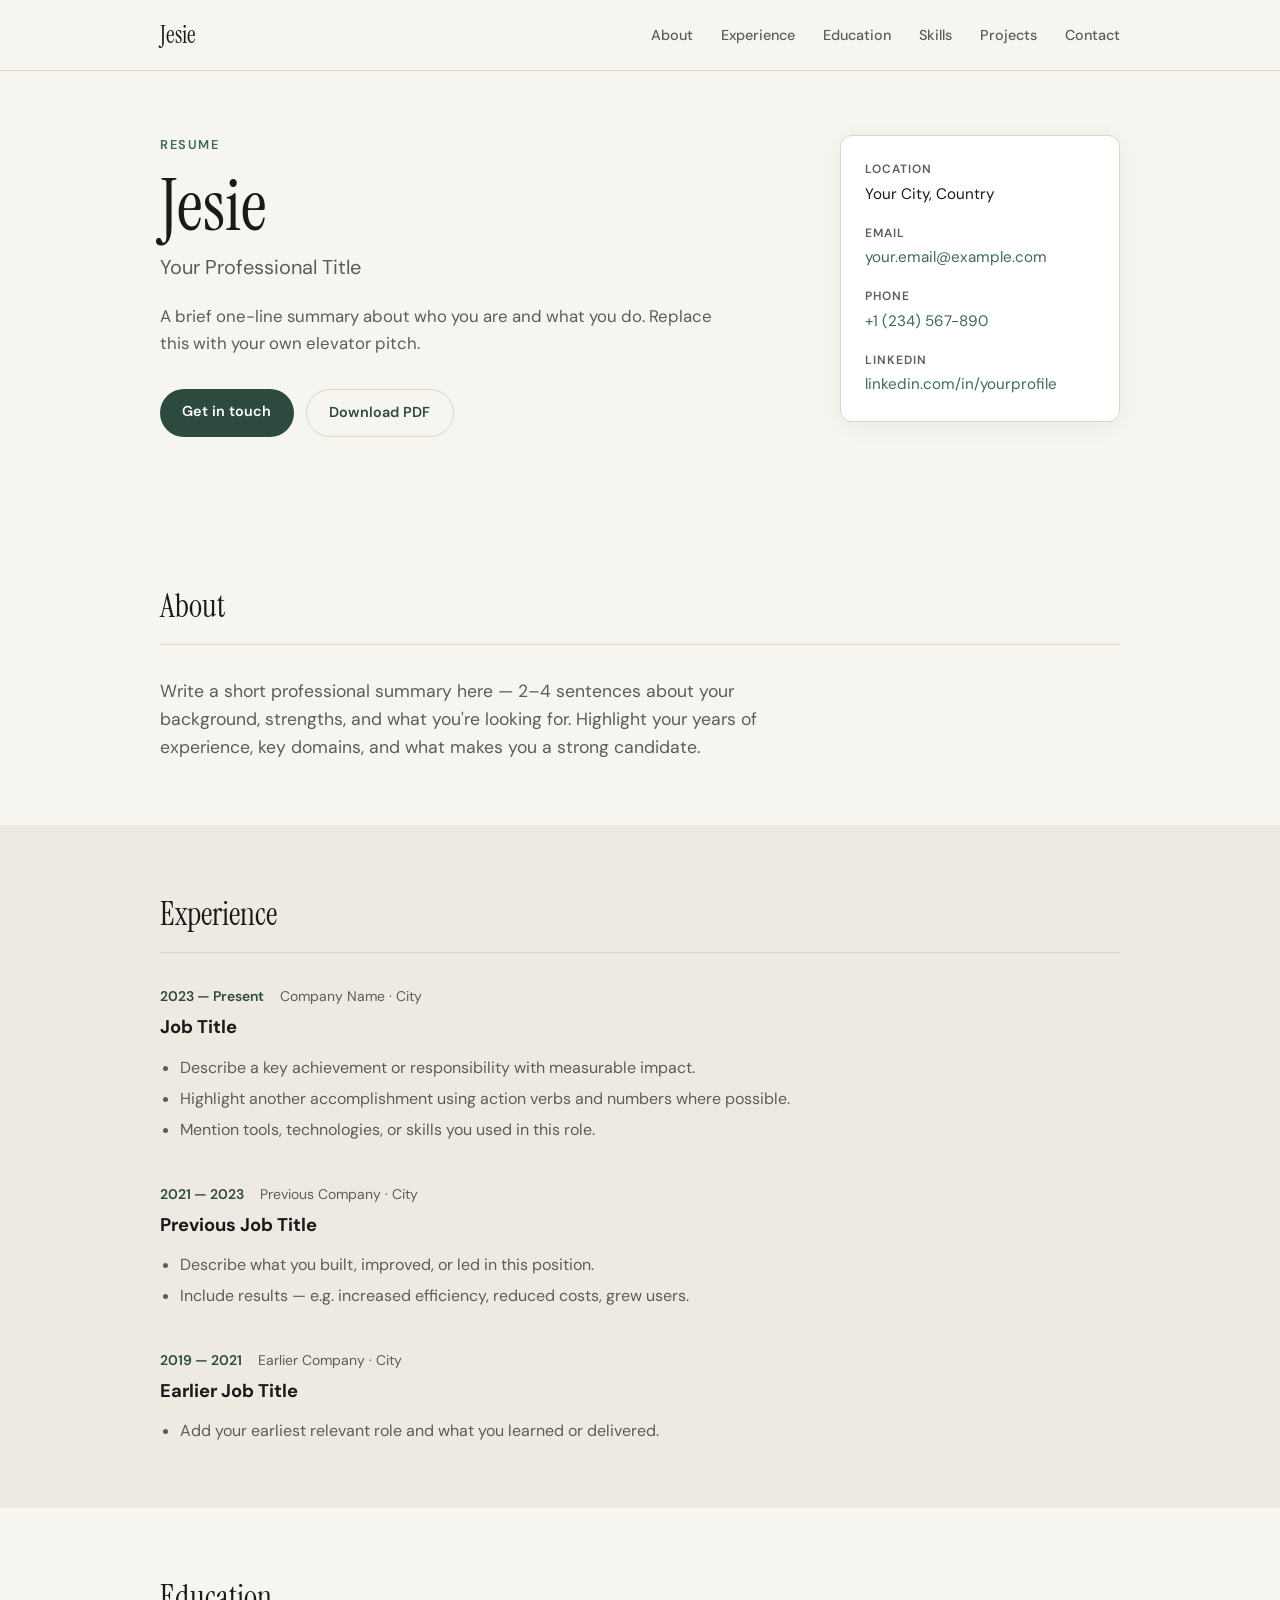
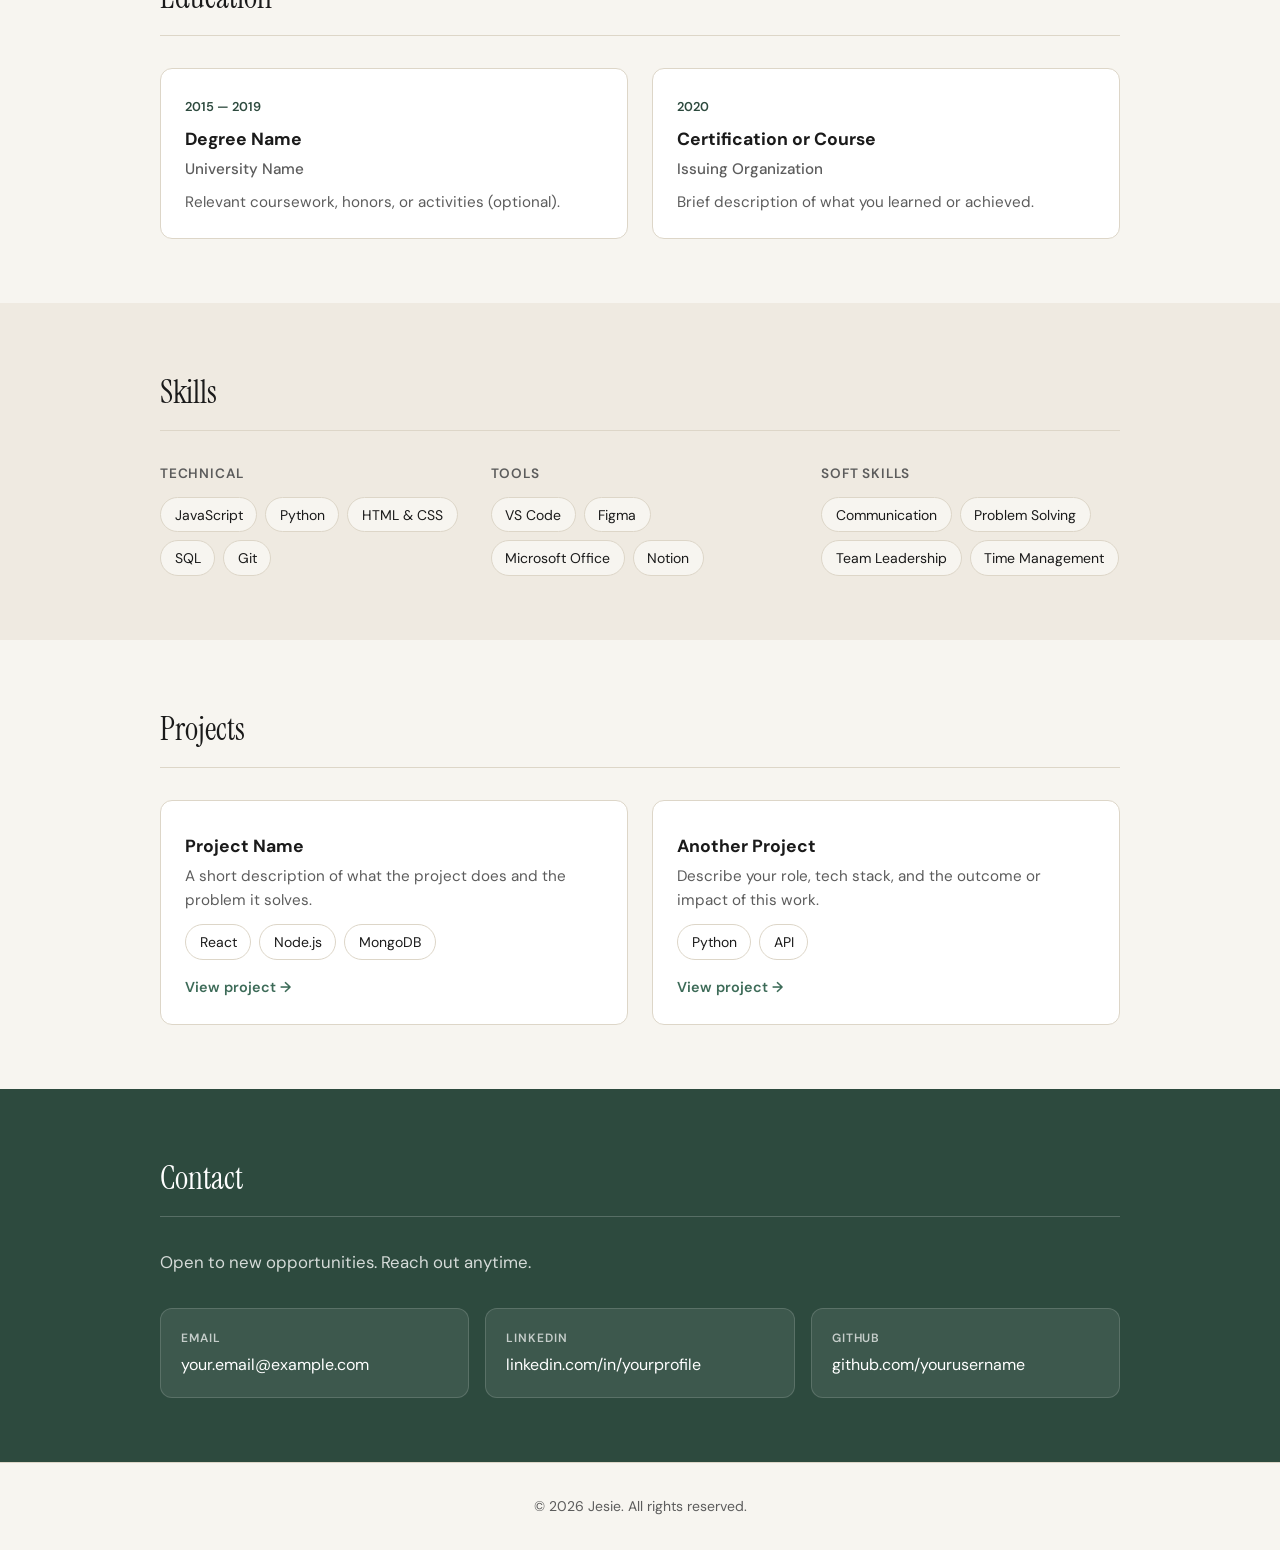
==== index.html @ 09b4b454 "Original code" ====
<!DOCTYPE html>
<html lang="en">
<head>
  <meta charset="UTF-8">
  <meta name="viewport" content="width=device-width, initial-scale=1.0">
  <meta name="description" content="Jesie — Professional resume and portfolio">
  <title>Jesie | Resume</title>
  <link rel="preconnect" href="https://fonts.googleapis.com">
  <link rel="preconnect" href="https://fonts.gstatic.com" crossorigin>
  <link href="https://fonts.googleapis.com/css2?family=DM+Sans:ital,opsz,wght@0,9..40,400;0,9..40,500;0,9..40,600;0,9..40,700;1,9..40,400&family=Instrument+Serif:ital@0;1&display=swap" rel="stylesheet">
  <link rel="stylesheet" href="styles.css">
</head>
<body>
  <header class="site-header">
    <nav class="nav" aria-label="Main navigation">
      <a class="nav-logo" href="#top">Jesie</a>
      <button class="nav-toggle" aria-label="Open menu" aria-expanded="false">
        <span></span>
        <span></span>
        <span></span>
      </button>
      <ul class="nav-links">
        <li><a href="#about">About</a></li>
        <li><a href="#experience">Experience</a></li>
        <li><a href="#education">Education</a></li>
        <li><a href="#skills">Skills</a></li>
        <li><a href="#projects">Projects</a></li>
        <li><a href="#contact">Contact</a></li>
      </ul>
    </nav>
  </header>

  <main id="top">
    <section class="hero">
      <div class="hero-content">
        <p class="hero-label">Resume</p>
        <h1>Jesie</h1>
        <p class="hero-title">Your Professional Title</p>
        <p class="hero-summary">
          A brief one-line summary about who you are and what you do.
          Replace this with your own elevator pitch.
        </p>
        <div class="hero-actions">
          <a class="btn btn-primary" href="#contact">Get in touch</a>
          <a class="btn btn-secondary" href="#" onclick="window.print(); return false;">Download PDF</a>
        </div>
      </div>
      <aside class="hero-card" aria-label="Contact quick info">
        <dl>
          <div>
            <dt>Location</dt>
            <dd>Your City, Country</dd>
          </div>
          <div>
            <dt>Email</dt>
            <dd><a href="mailto:your.email@example.com">your.email@example.com</a></dd>
          </div>
          <div>
            <dt>Phone</dt>
            <dd><a href="tel:+1234567890">+1 (234) 567-890</a></dd>
          </div>
          <div>
            <dt>LinkedIn</dt>
            <dd><a href="https://linkedin.com/in/yourprofile" target="_blank" rel="noopener">linkedin.com/in/yourprofile</a></dd>
          </div>
        </dl>
      </aside>
    </section>

    <section id="about" class="section">
      <div class="section-inner">
        <h2 class="section-title">About</h2>
        <p class="about-text">
          Write a short professional summary here — 2–4 sentences about your background,
          strengths, and what you're looking for. Highlight your years of experience,
          key domains, and what makes you a strong candidate.
        </p>
      </div>
    </section>

    <section id="experience" class="section section-alt">
      <div class="section-inner">
        <h2 class="section-title">Experience</h2>
        <div class="timeline">
          <article class="timeline-item">
            <div class="timeline-meta">
              <time datetime="2023">2023 — Present</time>
              <span class="timeline-location">Company Name · City</span>
            </div>
            <h3>Job Title</h3>
            <ul>
              <li>Describe a key achievement or responsibility with measurable impact.</li>
              <li>Highlight another accomplishment using action verbs and numbers where possible.</li>
              <li>Mention tools, technologies, or skills you used in this role.</li>
            </ul>
          </article>

          <article class="timeline-item">
            <div class="timeline-meta">
              <time datetime="2021">2021 — 2023</time>
              <span class="timeline-location">Previous Company · City</span>
            </div>
            <h3>Previous Job Title</h3>
            <ul>
              <li>Describe what you built, improved, or led in this position.</li>
              <li>Include results — e.g. increased efficiency, reduced costs, grew users.</li>
            </ul>
          </article>

          <article class="timeline-item">
            <div class="timeline-meta">
              <time datetime="2019">2019 — 2021</time>
              <span class="timeline-location">Earlier Company · City</span>
            </div>
            <h3>Earlier Job Title</h3>
            <ul>
              <li>Add your earliest relevant role and what you learned or delivered.</li>
            </ul>
          </article>
        </div>
      </div>
    </section>

    <section id="education" class="section">
      <div class="section-inner">
        <h2 class="section-title">Education</h2>
        <div class="cards">
          <article class="card">
            <time datetime="2015">2015 — 2019</time>
            <h3>Degree Name</h3>
            <p class="card-sub">University Name</p>
            <p>Relevant coursework, honors, or activities (optional).</p>
          </article>
          <article class="card">
            <time datetime="2020">2020</time>
            <h3>Certification or Course</h3>
            <p class="card-sub">Issuing Organization</p>
            <p>Brief description of what you learned or achieved.</p>
          </article>
        </div>
      </div>
    </section>

    <section id="skills" class="section section-alt">
      <div class="section-inner">
        <h2 class="section-title">Skills</h2>
        <div class="skills-grid">
          <div class="skill-group">
            <h3>Technical</h3>
            <ul class="tag-list">
              <li>JavaScript</li>
              <li>Python</li>
              <li>HTML &amp; CSS</li>
              <li>SQL</li>
              <li>Git</li>
            </ul>
          </div>
          <div class="skill-group">
            <h3>Tools</h3>
            <ul class="tag-list">
              <li>VS Code</li>
              <li>Figma</li>
              <li>Microsoft Office</li>
              <li>Notion</li>
            </ul>
          </div>
          <div class="skill-group">
            <h3>Soft Skills</h3>
            <ul class="tag-list">
              <li>Communication</li>
              <li>Problem Solving</li>
              <li>Team Leadership</li>
              <li>Time Management</li>
            </ul>
          </div>
        </div>
      </div>
    </section>

    <section id="projects" class="section">
      <div class="section-inner">
        <h2 class="section-title">Projects</h2>
        <div class="cards cards-projects">
          <article class="card card-project">
            <h3>Project Name</h3>
            <p>A short description of what the project does and the problem it solves.</p>
            <ul class="tag-list tag-list-inline">
              <li>React</li>
              <li>Node.js</li>
              <li>MongoDB</li>
            </ul>
            <a class="card-link" href="#" target="_blank" rel="noopener">View project →</a>
          </article>
          <article class="card card-project">
            <h3>Another Project</h3>
            <p>Describe your role, tech stack, and the outcome or impact of this work.</p>
            <ul class="tag-list tag-list-inline">
              <li>Python</li>
              <li>API</li>
            </ul>
            <a class="card-link" href="#" target="_blank" rel="noopener">View project →</a>
          </article>
        </div>
      </div>
    </section>

    <section id="contact" class="section section-contact">
      <div class="section-inner">
        <h2 class="section-title">Contact</h2>
        <p class="contact-intro">Open to new opportunities. Reach out anytime.</p>
        <div class="contact-links">
          <a class="contact-item" href="mailto:your.email@example.com">
            <span class="contact-label">Email</span>
            <span>your.email@example.com</span>
          </a>
          <a class="contact-item" href="https://linkedin.com/in/yourprofile" target="_blank" rel="noopener">
            <span class="contact-label">LinkedIn</span>
            <span>linkedin.com/in/yourprofile</span>
          </a>
          <a class="contact-item" href="https://github.com/yourusername" target="_blank" rel="noopener">
            <span class="contact-label">GitHub</span>
            <span>github.com/yourusername</span>
          </a>
        </div>
      </div>
    </section>
  </main>

  <footer class="site-footer">
    <p>&copy; <span id="year"></span> Jesie. All rights reserved.</p>
  </footer>

  <script src="script.js"></script>
</body>
</html>
---- styles.css ----
:root {
  --bg: #f7f5f0;
  --bg-alt: #efeae1;
  --surface: #ffffff;
  --text: #1a1a1a;
  --text-muted: #5c5c5c;
  --accent: #2d4a3e;
  --accent-light: #3d6b58;
  --border: #ddd6c8;
  --shadow: 0 4px 24px rgba(26, 26, 26, 0.06);
  --radius: 12px;
  --max-width: 960px;
  --font-sans: "DM Sans", system-ui, sans-serif;
  --font-serif: "Instrument Serif", Georgia, serif;
}

*,
*::before,
*::after {
  box-sizing: border-box;
  margin: 0;
  padding: 0;
}

html {
  scroll-behavior: smooth;
}

body {
  font-family: var(--font-sans);
  font-size: 1rem;
  line-height: 1.6;
  color: var(--text);
  background: var(--bg);
}

a {
  color: var(--accent-light);
  text-decoration: none;
  transition: color 0.2s;
}

a:hover {
  color: var(--accent);
}

img {
  max-width: 100%;
  display: block;
}

/* Header & Nav */

.site-header {
  position: sticky;
  top: 0;
  z-index: 100;
  background: rgba(247, 245, 240, 0.92);
  backdrop-filter: blur(10px);
  border-bottom: 1px solid var(--border);
}

.nav {
  display: flex;
  align-items: center;
  justify-content: space-between;
  max-width: calc(var(--max-width) + 4rem);
  margin: 0 auto;
  padding: 1rem 2rem;
}

.nav-logo {
  font-family: var(--font-serif);
  font-size: 1.5rem;
  color: var(--text);
  font-weight: 400;
}

.nav-links {
  display: flex;
  gap: 1.75rem;
  list-style: none;
}

.nav-links a {
  color: var(--text-muted);
  font-size: 0.9rem;
  font-weight: 500;
}

.nav-links a:hover {
  color: var(--accent);
}

.nav-toggle {
  display: none;
  flex-direction: column;
  gap: 5px;
  background: none;
  border: none;
  cursor: pointer;
  padding: 4px;
}

.nav-toggle span {
  display: block;
  width: 22px;
  height: 2px;
  background: var(--text);
  transition: transform 0.2s, opacity 0.2s;
}

/* Hero */

.hero {
  display: grid;
  grid-template-columns: 1fr 280px;
  gap: 3rem;
  align-items: start;
  max-width: calc(var(--max-width) + 4rem);
  margin: 0 auto;
  padding: 4rem 2rem 5rem;
}

.hero-label {
  font-size: 0.8rem;
  font-weight: 600;
  letter-spacing: 0.12em;
  text-transform: uppercase;
  color: var(--accent-light);
  margin-bottom: 0.75rem;
}

.hero h1 {
  font-family: var(--font-serif);
  font-size: clamp(3rem, 8vw, 4.5rem);
  font-weight: 400;
  line-height: 1.05;
  margin-bottom: 0.5rem;
}

.hero-title {
  font-size: 1.25rem;
  color: var(--text-muted);
  margin-bottom: 1.25rem;
}

.hero-summary {
  font-size: 1.05rem;
  color: var(--text-muted);
  max-width: 36rem;
  margin-bottom: 2rem;
}

.hero-actions {
  display: flex;
  flex-wrap: wrap;
  gap: 0.75rem;
}

.btn {
  display: inline-block;
  padding: 0.7rem 1.4rem;
  border-radius: 999px;
  font-size: 0.9rem;
  font-weight: 600;
  transition: background 0.2s, color 0.2s, border-color 0.2s;
}

.btn-primary {
  background: var(--accent);
  color: #fff;
}

.btn-primary:hover {
  background: var(--accent-light);
  color: #fff;
}

.btn-secondary {
  background: transparent;
  color: var(--accent);
  border: 1.5px solid var(--border);
}

.btn-secondary:hover {
  border-color: var(--accent);
  color: var(--accent);
}

.hero-card {
  background: var(--surface);
  border: 1px solid var(--border);
  border-radius: var(--radius);
  padding: 1.5rem;
  box-shadow: var(--shadow);
}

.hero-card dl {
  display: flex;
  flex-direction: column;
  gap: 1.1rem;
}

.hero-card dt {
  font-size: 0.75rem;
  font-weight: 600;
  letter-spacing: 0.08em;
  text-transform: uppercase;
  color: var(--text-muted);
  margin-bottom: 0.15rem;
}

.hero-card dd {
  font-size: 0.95rem;
}

.hero-card a {
  word-break: break-all;
}

/* Sections */

.section {
  padding: 4rem 2rem;
}

.section-alt {
  background: var(--bg-alt);
}

.section-inner {
  max-width: var(--max-width);
  margin: 0 auto;
}

.section-title {
  font-family: var(--font-serif);
  font-size: 2rem;
  font-weight: 400;
  margin-bottom: 2rem;
  padding-bottom: 0.75rem;
  border-bottom: 1px solid var(--border);
}

.about-text {
  font-size: 1.1rem;
  color: var(--text-muted);
  max-width: 42rem;
}

/* Timeline */

.timeline {
  display: flex;
  flex-direction: column;
  gap: 2.5rem;
}

.timeline-item h3 {
  font-size: 1.15rem;
  margin-bottom: 0.5rem;
}

.timeline-meta {
  display: flex;
  flex-wrap: wrap;
  gap: 0.5rem 1rem;
  font-size: 0.875rem;
  color: var(--text-muted);
  margin-bottom: 0.35rem;
}

.timeline-meta time {
  font-weight: 600;
  color: var(--accent);
}

.timeline-item ul {
  margin-top: 0.75rem;
  padding-left: 1.25rem;
  color: var(--text-muted);
}

.timeline-item li + li {
  margin-top: 0.35rem;
}

/* Cards */

.cards {
  display: grid;
  grid-template-columns: repeat(auto-fit, minmax(260px, 1fr));
  gap: 1.5rem;
}

.card {
  background: var(--surface);
  border: 1px solid var(--border);
  border-radius: var(--radius);
  padding: 1.5rem;
}

.section-alt .card {
  background: var(--bg);
}

.card time {
  font-size: 0.8rem;
  font-weight: 600;
  color: var(--accent);
}

.card h3 {
  font-size: 1.1rem;
  margin: 0.4rem 0 0.25rem;
}

.card-sub {
  font-weight: 500;
  color: var(--text-muted);
  margin-bottom: 0.5rem;
}

.card p {
  font-size: 0.95rem;
  color: var(--text-muted);
}

.card-link {
  display: inline-block;
  margin-top: 1rem;
  font-size: 0.9rem;
  font-weight: 600;
}

/* Skills */

.skills-grid {
  display: grid;
  grid-template-columns: repeat(auto-fit, minmax(220px, 1fr));
  gap: 2rem;
}

.skill-group h3 {
  font-size: 0.85rem;
  font-weight: 600;
  letter-spacing: 0.06em;
  text-transform: uppercase;
  color: var(--text-muted);
  margin-bottom: 0.75rem;
}

.tag-list {
  list-style: none;
  display: flex;
  flex-wrap: wrap;
  gap: 0.5rem;
}

.tag-list li {
  background: var(--surface);
  border: 1px solid var(--border);
  border-radius: 999px;
  padding: 0.35rem 0.85rem;
  font-size: 0.875rem;
}

.section-alt .tag-list li {
  background: var(--bg);
}

.tag-list-inline {
  margin-top: 0.75rem;
}

/* Contact */

.section-contact {
  background: var(--accent);
  color: #fff;
}

.section-contact .section-title {
  color: #fff;
  border-bottom-color: rgba(255, 255, 255, 0.2);
}

.contact-intro {
  color: rgba(255, 255, 255, 0.8);
  margin-bottom: 2rem;
  font-size: 1.05rem;
}

.contact-links {
  display: grid;
  grid-template-columns: repeat(auto-fit, minmax(240px, 1fr));
  gap: 1rem;
}

.contact-item {
  display: flex;
  flex-direction: column;
  gap: 0.25rem;
  padding: 1.25rem;
  background: rgba(255, 255, 255, 0.08);
  border: 1px solid rgba(255, 255, 255, 0.15);
  border-radius: var(--radius);
  color: #fff;
  transition: background 0.2s;
}

.contact-item:hover {
  background: rgba(255, 255, 255, 0.14);
  color: #fff;
}

.contact-label {
  font-size: 0.75rem;
  font-weight: 600;
  letter-spacing: 0.08em;
  text-transform: uppercase;
  opacity: 0.7;
}

/* Footer */

.site-footer {
  text-align: center;
  padding: 2rem;
  font-size: 0.875rem;
  color: var(--text-muted);
  border-top: 1px solid var(--border);
}

/* Mobile nav open state */

.nav-open .nav-links {
  display: flex;
}

.nav-open .nav-toggle span:nth-child(1) {
  transform: translateY(7px) rotate(45deg);
}

.nav-open .nav-toggle span:nth-child(2) {
  opacity: 0;
}

.nav-open .nav-toggle span:nth-child(3) {
  transform: translateY(-7px) rotate(-45deg);
}

/* Responsive */

@media (max-width: 768px) {
  .nav-toggle {
    display: flex;
  }

  .nav-links {
    display: none;
    position: absolute;
    top: 100%;
    left: 0;
    right: 0;
    flex-direction: column;
    gap: 0;
    background: var(--bg);
    border-bottom: 1px solid var(--border);
    padding: 1rem 2rem 1.5rem;
  }

  .nav-links li + li {
    margin-top: 0.75rem;
  }

  .nav {
    position: relative;
  }

  .hero {
    grid-template-columns: 1fr;
    padding-top: 2.5rem;
  }

  .hero-card {
    order: -1;
  }
}

/* Print styles */

@media print {
  .site-header,
  .hero-actions,
  .site-footer,
  .nav-toggle {
    display: none !important;
  }

  body {
    background: #fff;
    font-size: 11pt;
  }

  .section,
  .hero {
    padding: 1rem 0;
    break-inside: avoid;
  }

  .section-contact {
    background: #fff;
    color: var(--text);
  }

  .section-contact .section-title {
    color: var(--text);
    border-bottom-color: var(--border);
  }

  .contact-item {
    background: none;
    border: none;
    color: var(--text);
    padding: 0.5rem 0;
  }

  a {
    color: var(--text);
  }
}
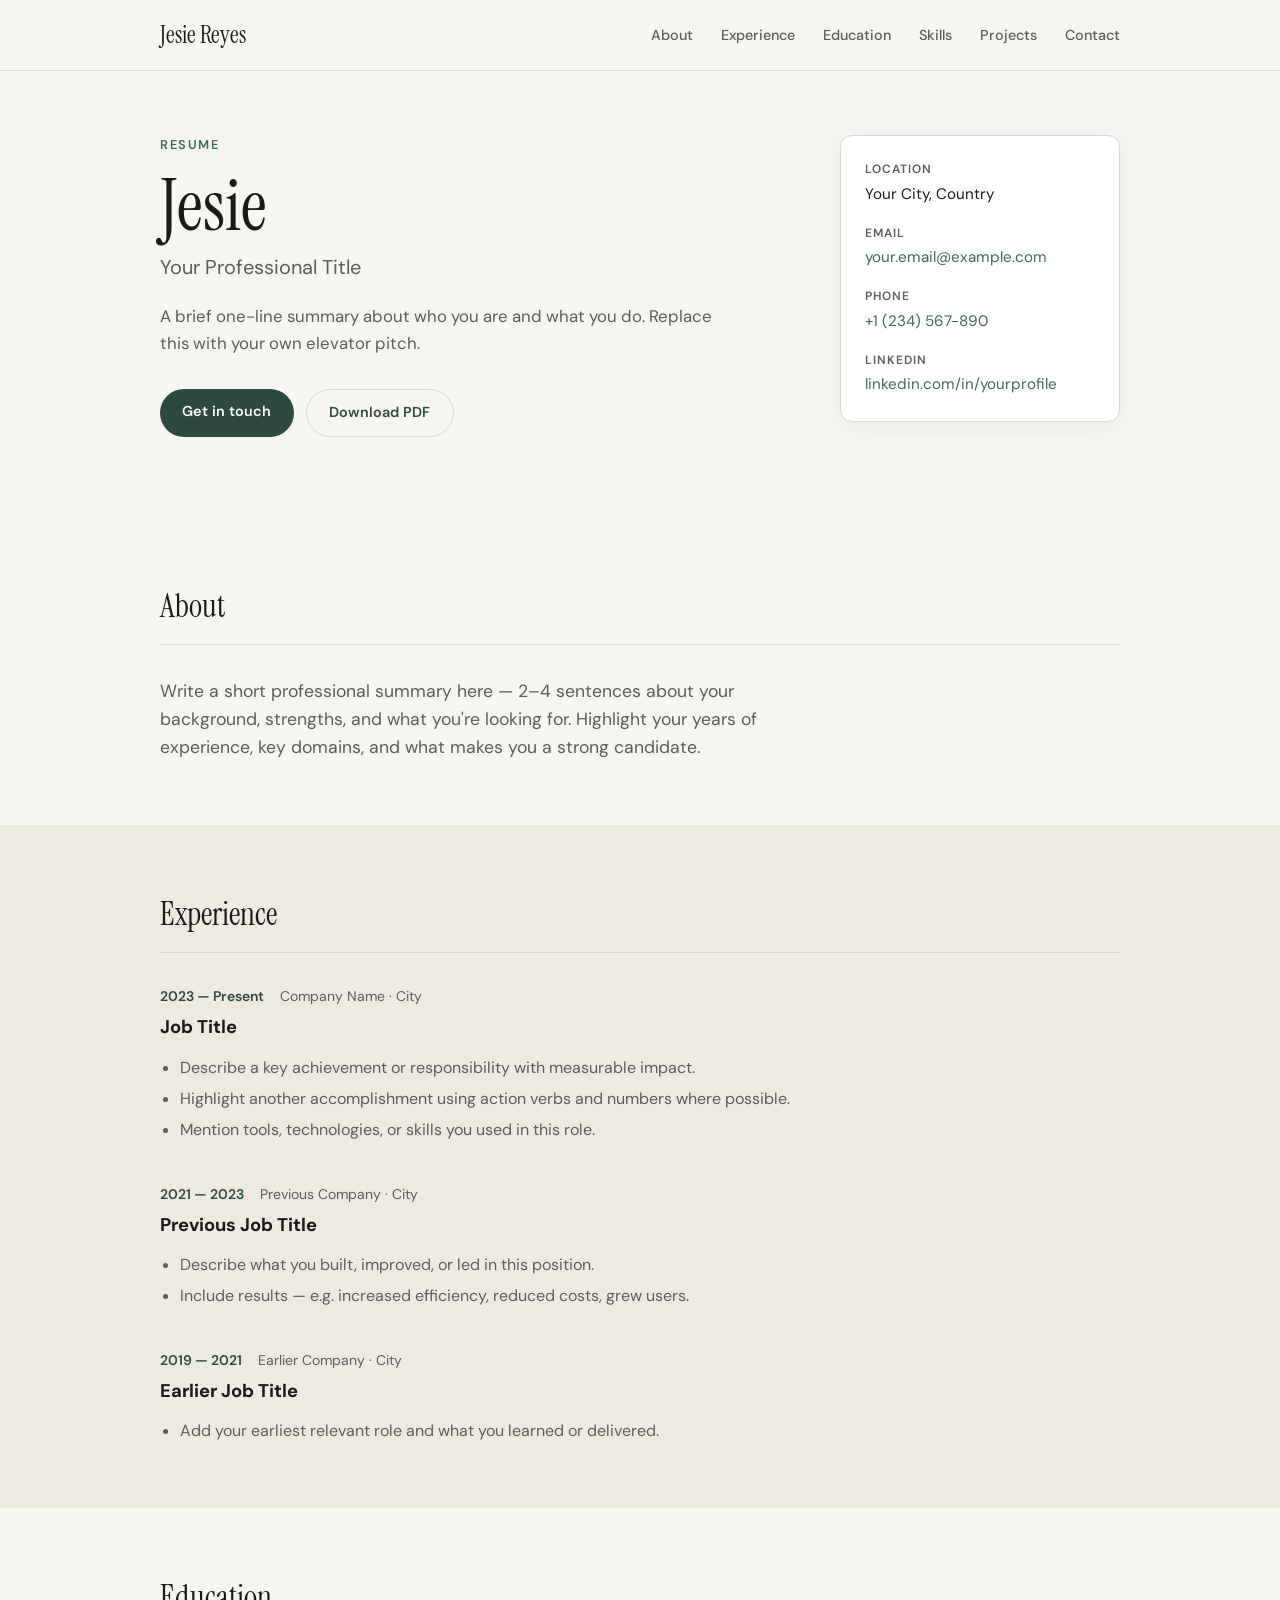
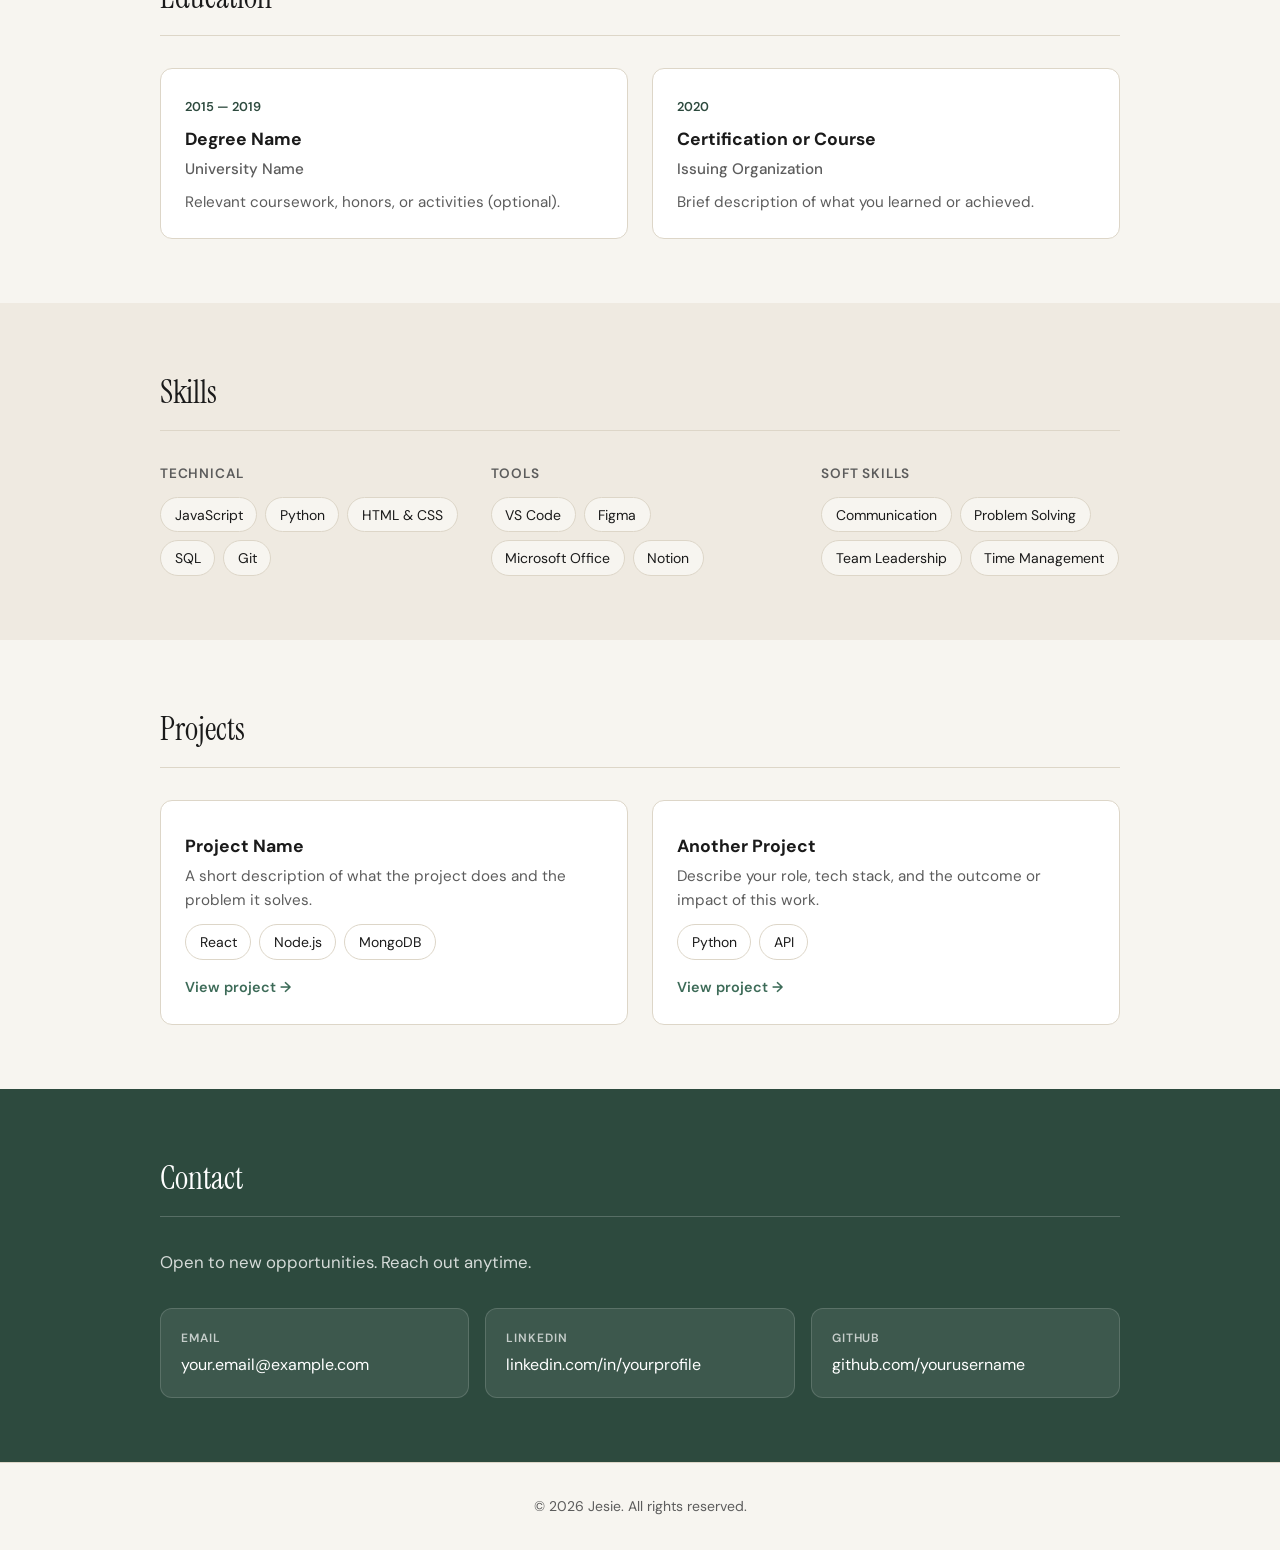
==== commit 0965ca54: "Update navigation logo text to include full name" ====
--- a/index.html
+++ b/index.html
@@ -13,7 +13,7 @@
 <body>
   <header class="site-header">
     <nav class="nav" aria-label="Main navigation">
-      <a class="nav-logo" href="#top">Jesie</a>
+      <a class="nav-logo" href="#top">Jesie Reyes</a>
       <button class="nav-toggle" aria-label="Open menu" aria-expanded="false">
         <span></span>
         <span></span>
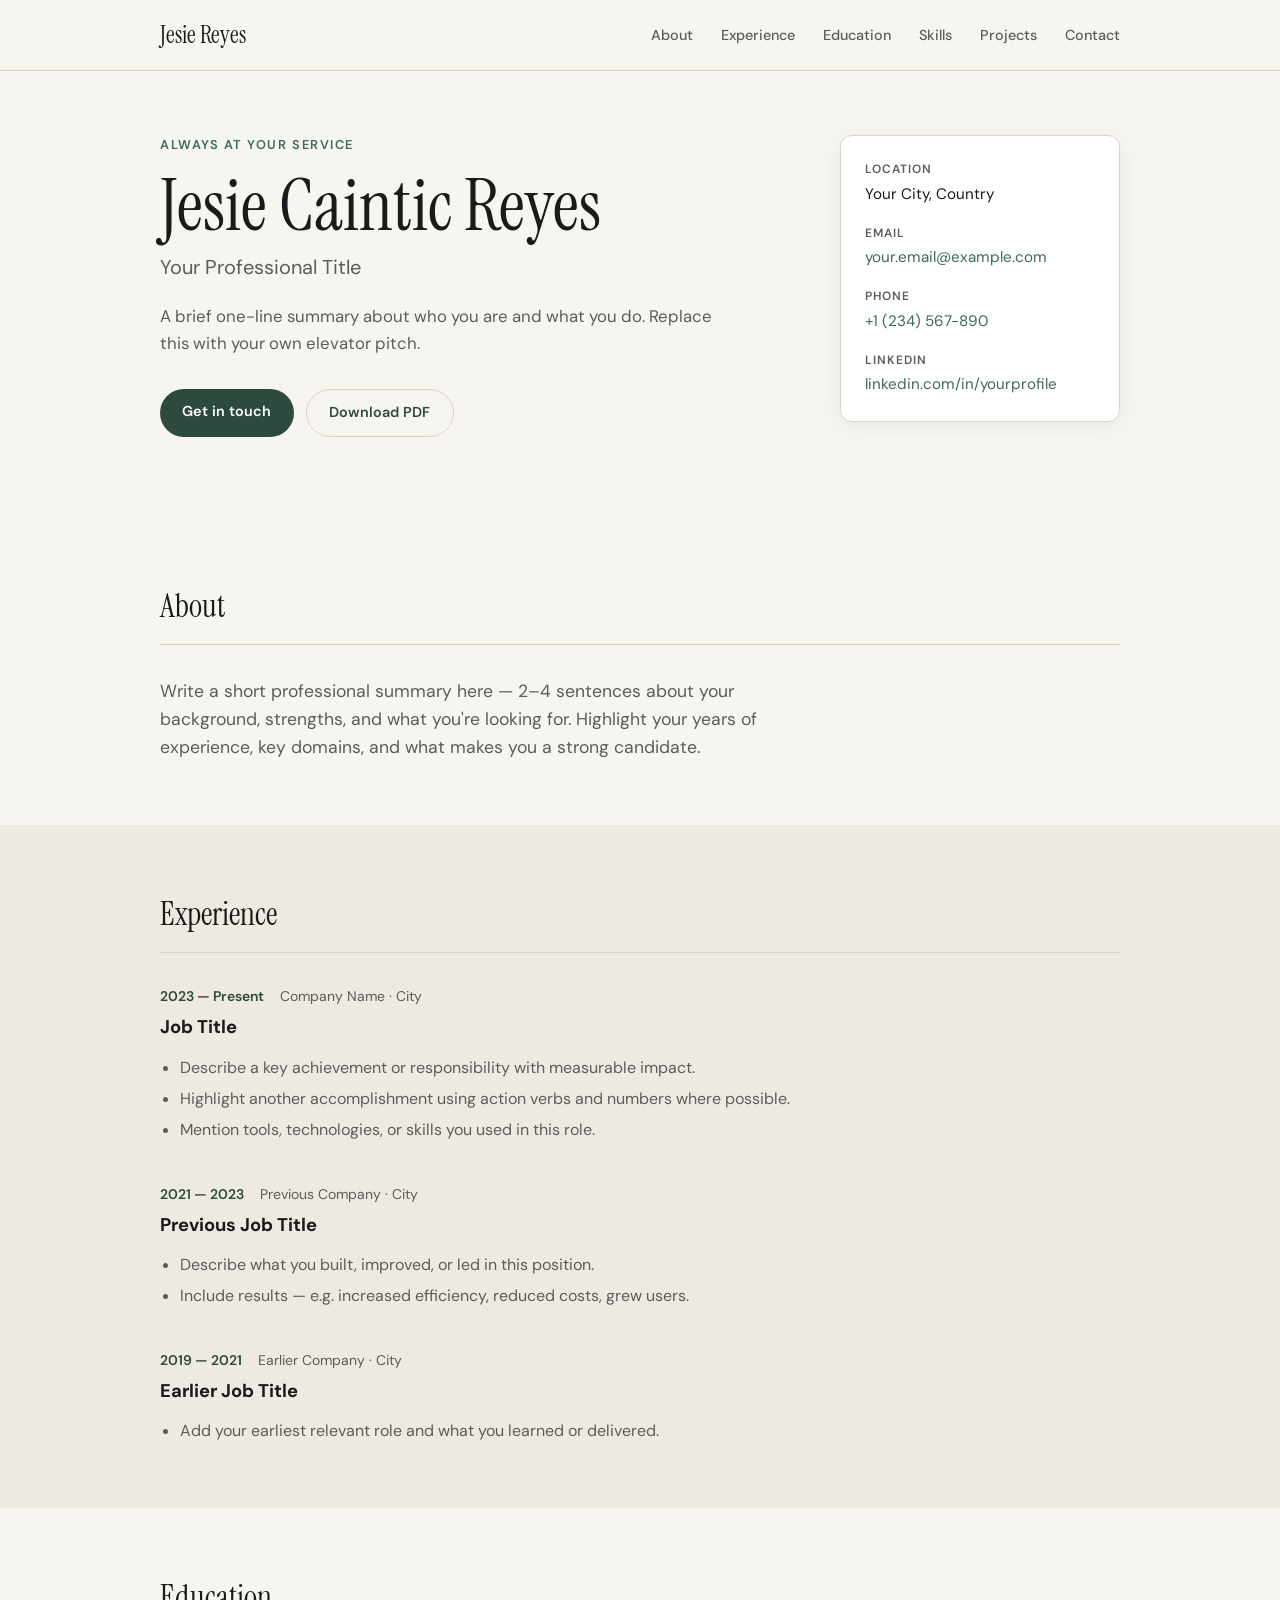
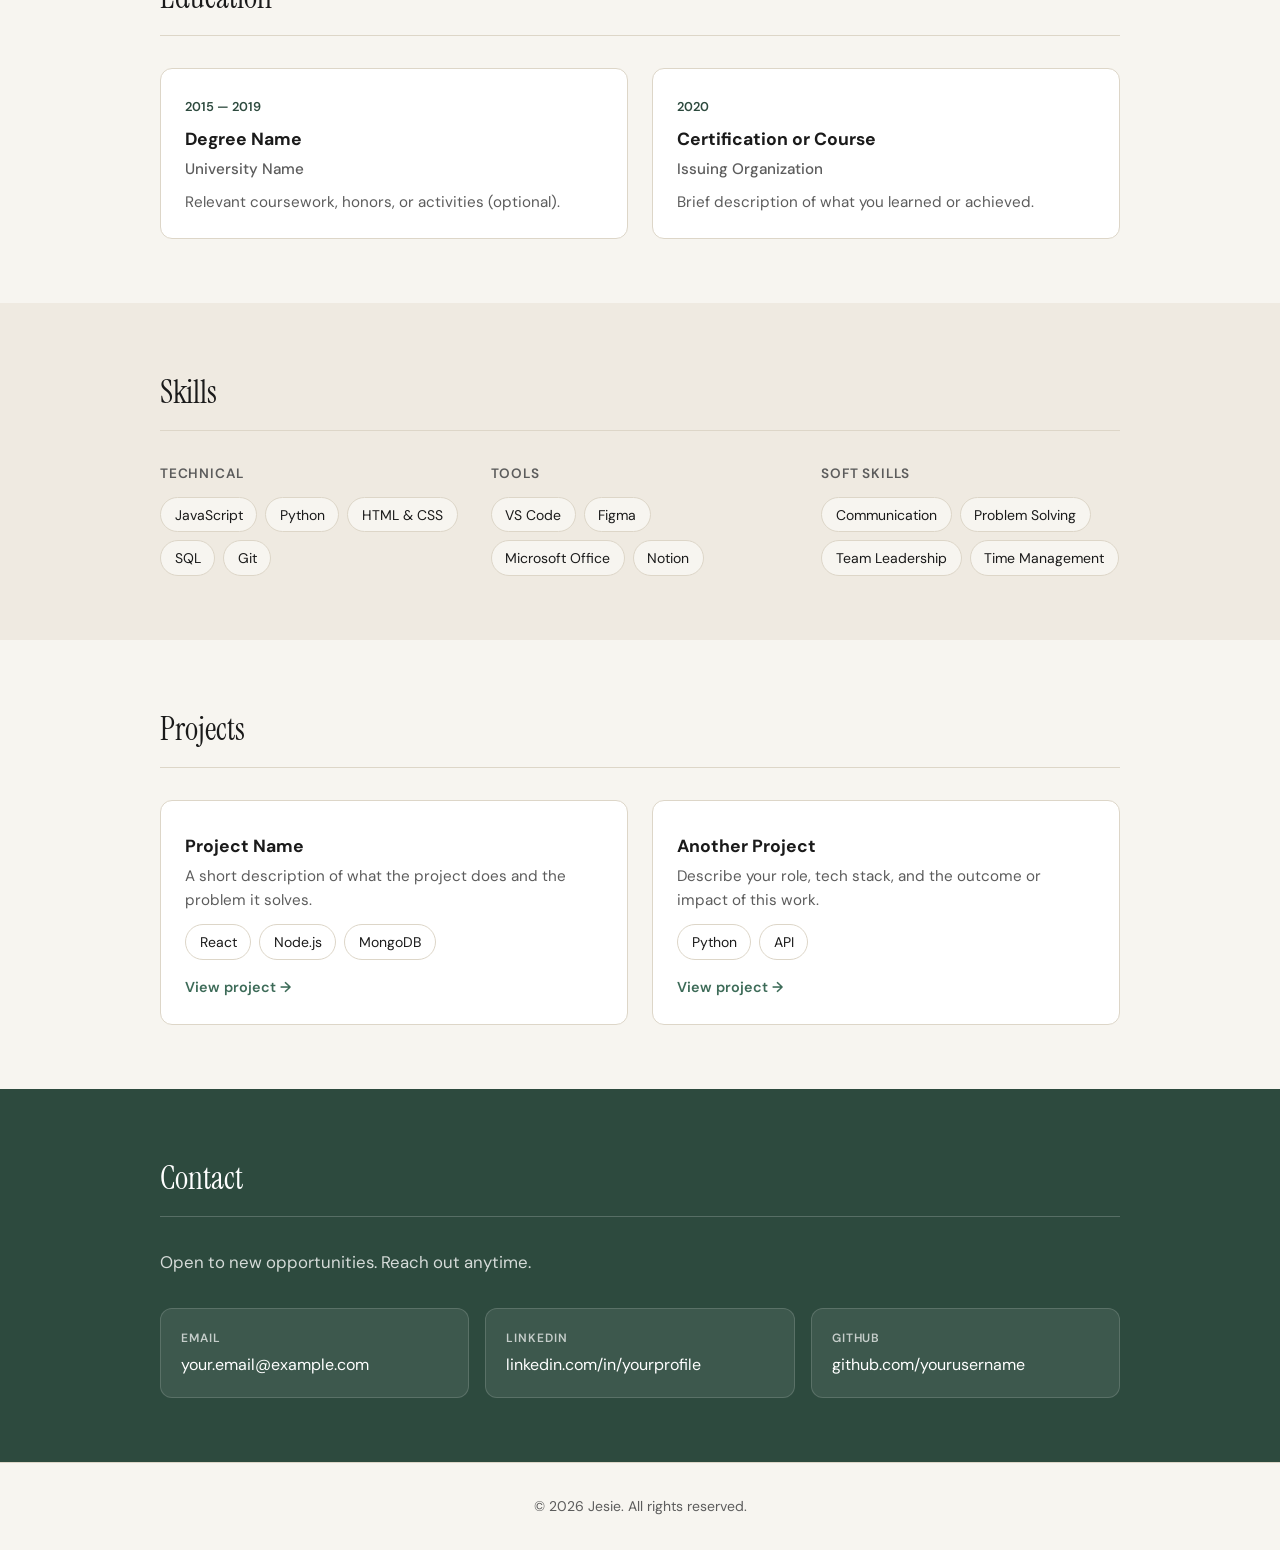
==== commit f5d5bffd: "Update hero section with new label and full name" ====
--- a/index.html
+++ b/index.html
@@ -33,8 +33,8 @@
   <main id="top">
     <section class="hero">
       <div class="hero-content">
-        <p class="hero-label">Resume</p>
-        <h1>Jesie</h1>
+        <p class="hero-label">Always at your service</p>
+        <h1>Jesie Caintic Reyes</h1>
         <p class="hero-title">Your Professional Title</p>
         <p class="hero-summary">
           A brief one-line summary about who you are and what you do.
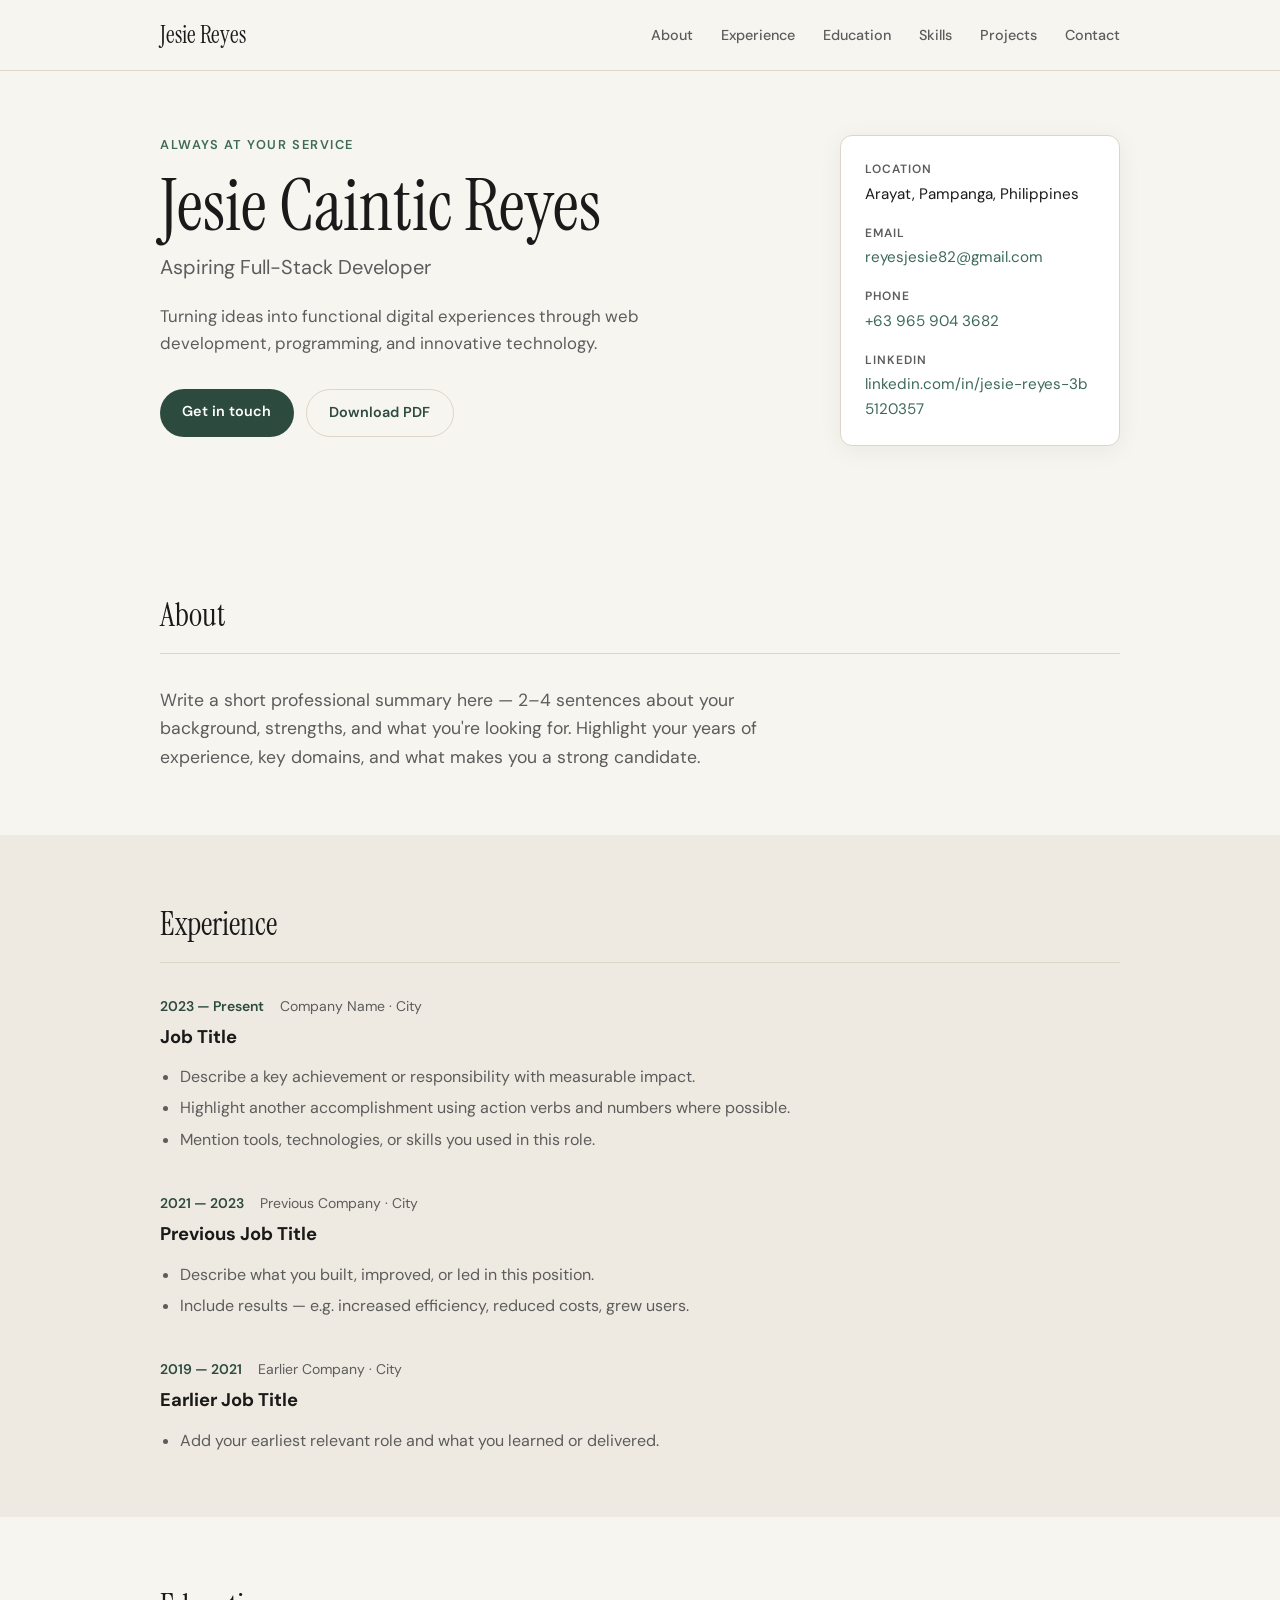
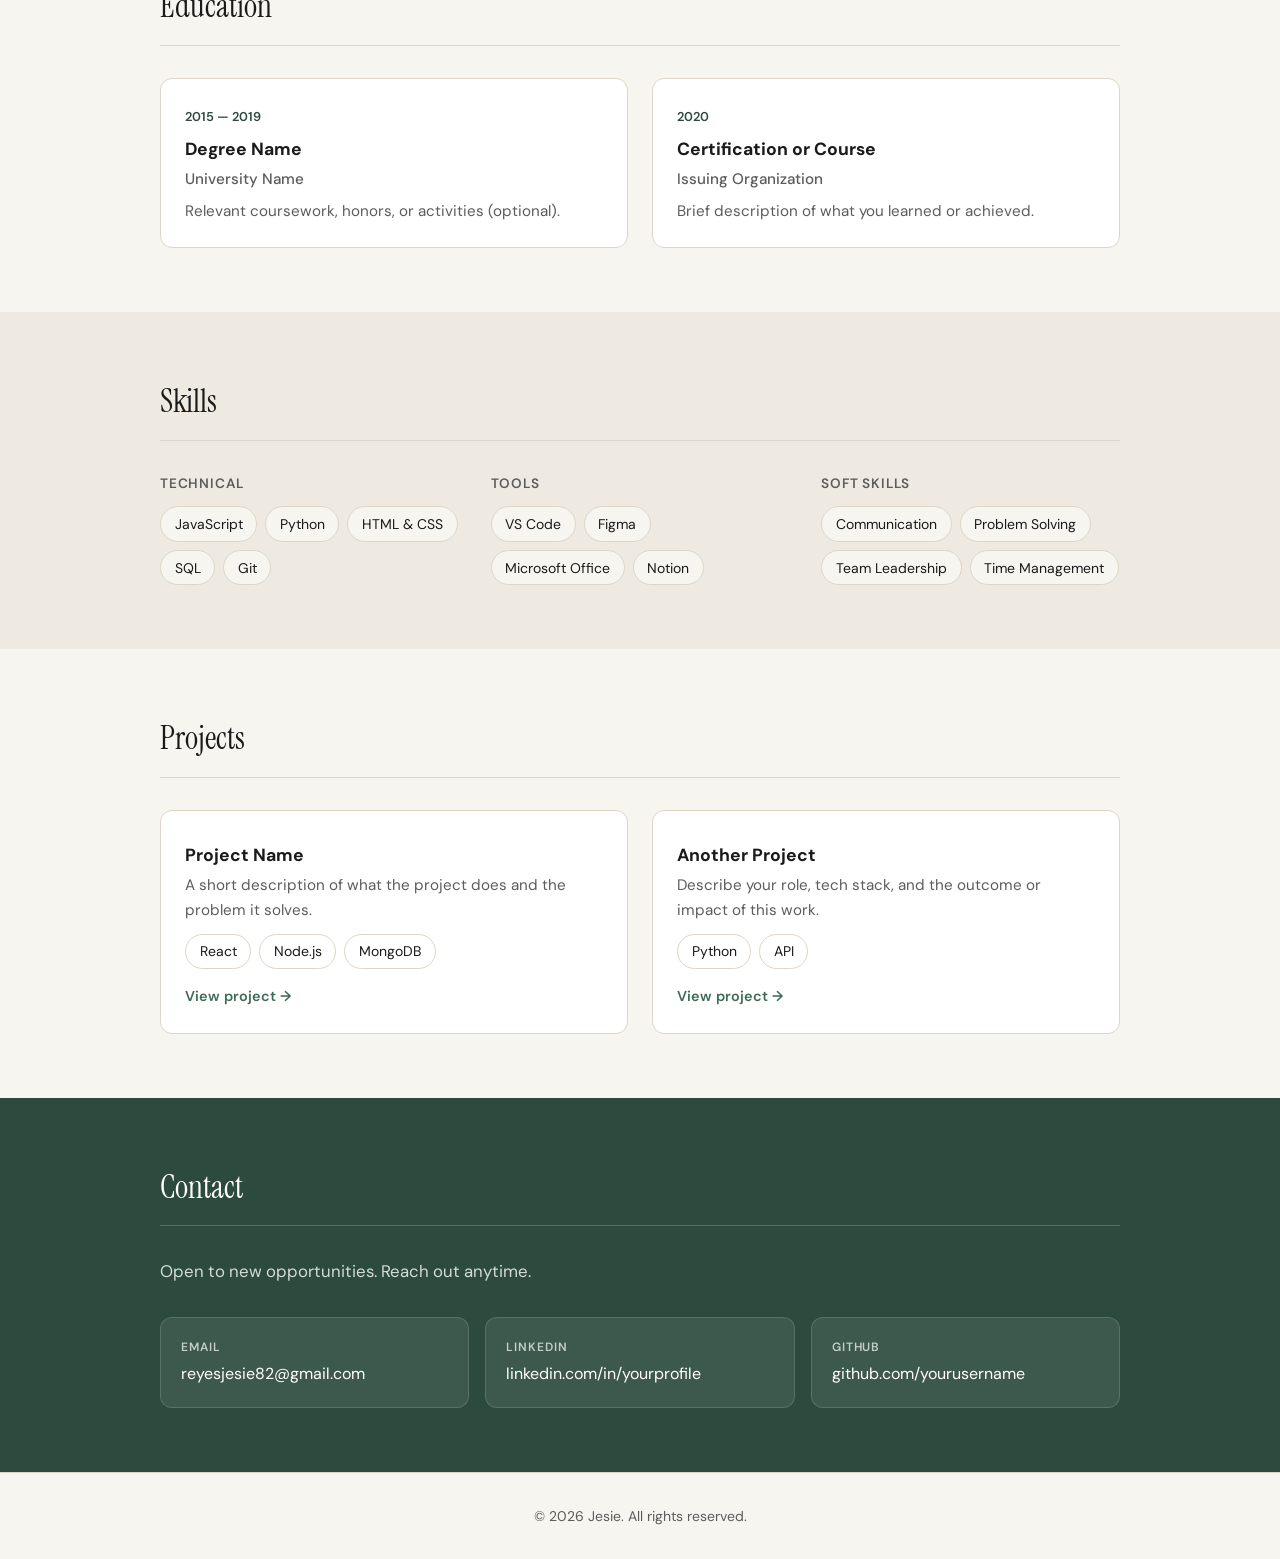
==== commit f4d2f499: "Update hero section summary with a new elevator pitch" ====
--- a/index.html
+++ b/index.html
@@ -35,10 +35,9 @@
       <div class="hero-content">
         <p class="hero-label">Always at your service</p>
         <h1>Jesie Caintic Reyes</h1>
-        <p class="hero-title">Your Professional Title</p>
+        <p class="hero-title">Aspiring Full-Stack Developer</p>
         <p class="hero-summary">
-          A brief one-line summary about who you are and what you do.
-          Replace this with your own elevator pitch.
+          Turning ideas into functional digital experiences through web development, programming, and innovative technology.
         </p>
         <div class="hero-actions">
           <a class="btn btn-primary" href="#contact">Get in touch</a>
@@ -49,19 +48,19 @@
         <dl>
           <div>
             <dt>Location</dt>
-            <dd>Your City, Country</dd>
+            <dd>Arayat, Pampanga, Philippines</dd>
           </div>
           <div>
             <dt>Email</dt>
-            <dd><a href="mailto:your.email@example.com">your.email@example.com</a></dd>
+            <dd><a href="mailto:reyesjesie82@gmail.com">reyesjesie82@gmail.com</a></dd>
           </div>
           <div>
             <dt>Phone</dt>
-            <dd><a href="tel:+1234567890">+1 (234) 567-890</a></dd>
+            <dd><a href="tel:+639659043682">+63 965 904 3682</a></dd>
           </div>
           <div>
             <dt>LinkedIn</dt>
-            <dd><a href="https://linkedin.com/in/yourprofile" target="_blank" rel="noopener">linkedin.com/in/yourprofile</a></dd>
+            <dd><a href="https://www.linkedin.com/in/jesie-reyes-3b5120357/?lipi=urn%3Ali%3Apage%3Ad_flagship3_profile_view_base_contact_details%3B%2BboL7yi6Qs66n7wEvOivRg%3D%3D" target="_blank" rel="noopener">linkedin.com/in/jesie-reyes-3b5120357</a></dd>
           </div>
         </dl>
       </aside>
@@ -209,9 +208,9 @@
         <h2 class="section-title">Contact</h2>
         <p class="contact-intro">Open to new opportunities. Reach out anytime.</p>
         <div class="contact-links">
-          <a class="contact-item" href="mailto:your.email@example.com">
+          <a class="contact-item" href="mailto:reyesjesie82@gmail.com">
             <span class="contact-label">Email</span>
-            <span>your.email@example.com</span>
+            <span>reyesjesie82@gmail.com</span>
           </a>
           <a class="contact-item" href="https://linkedin.com/in/yourprofile" target="_blank" rel="noopener">
             <span class="contact-label">LinkedIn</span>
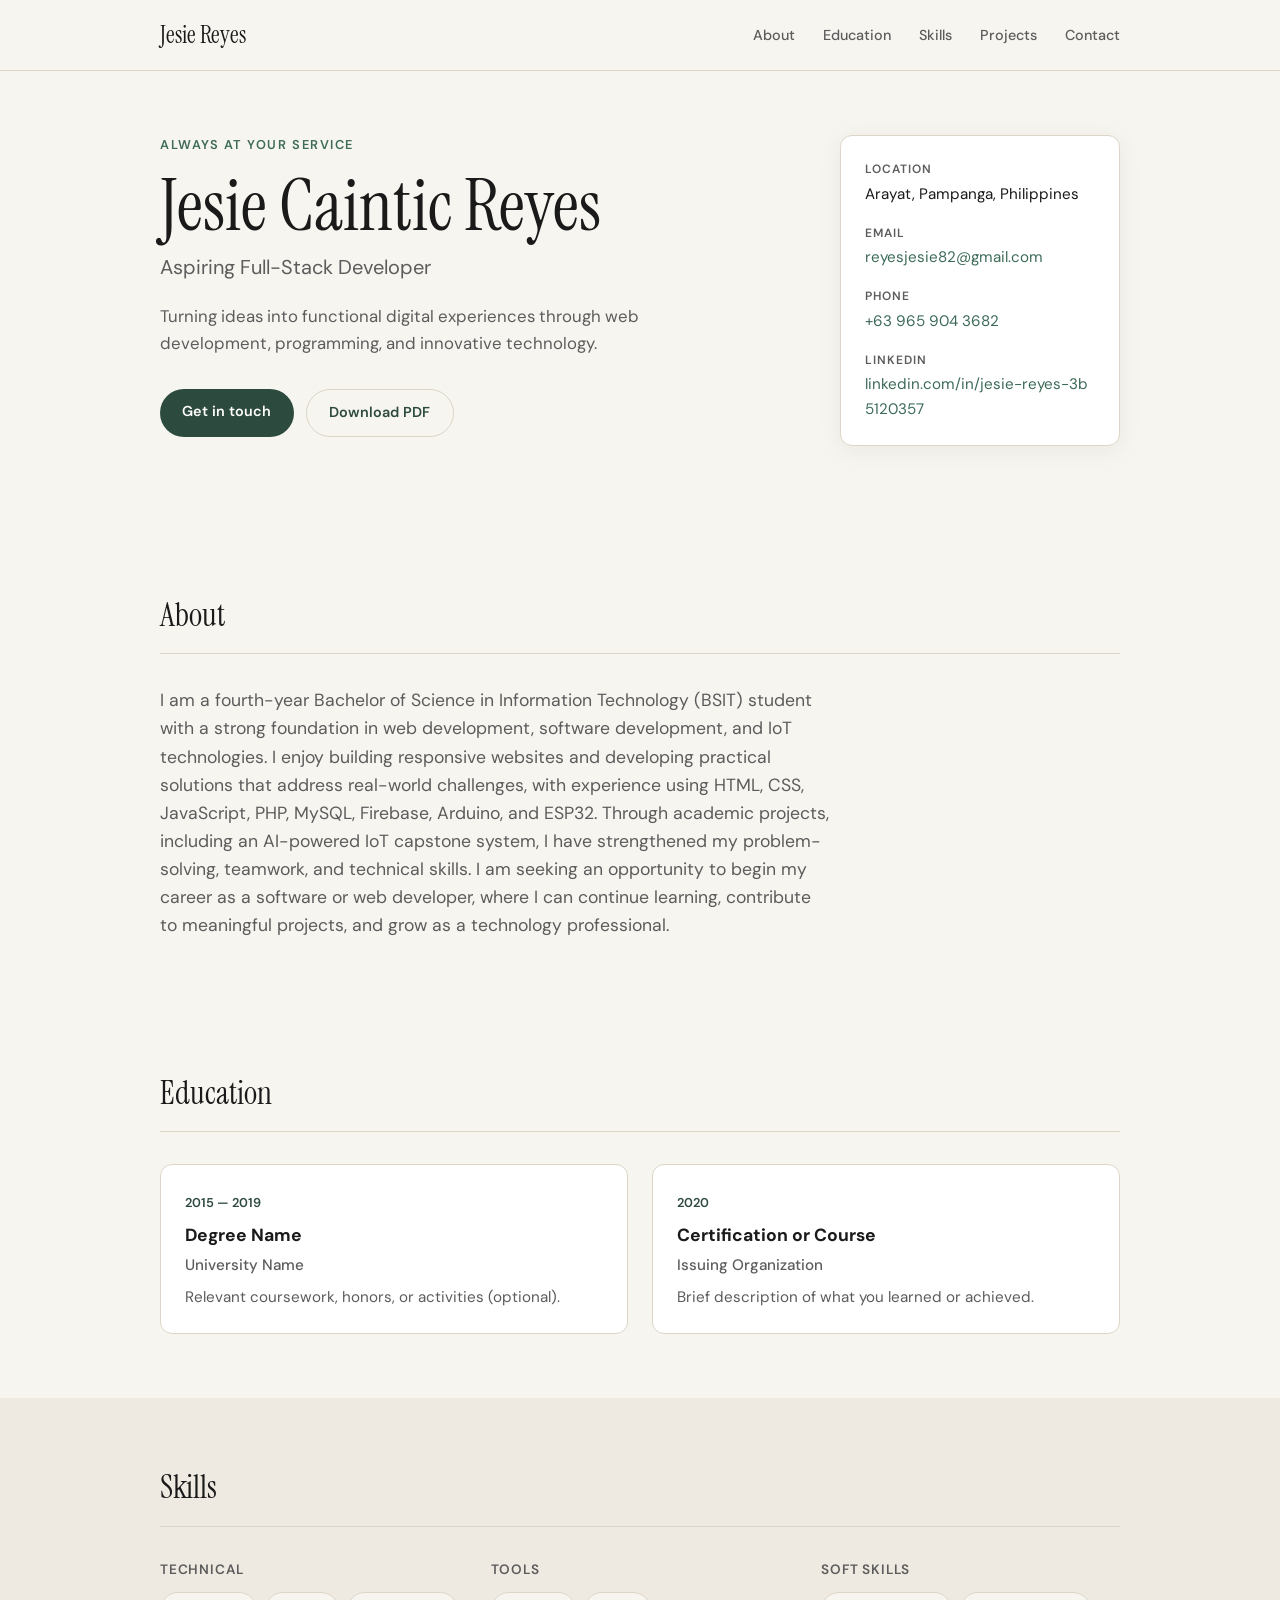
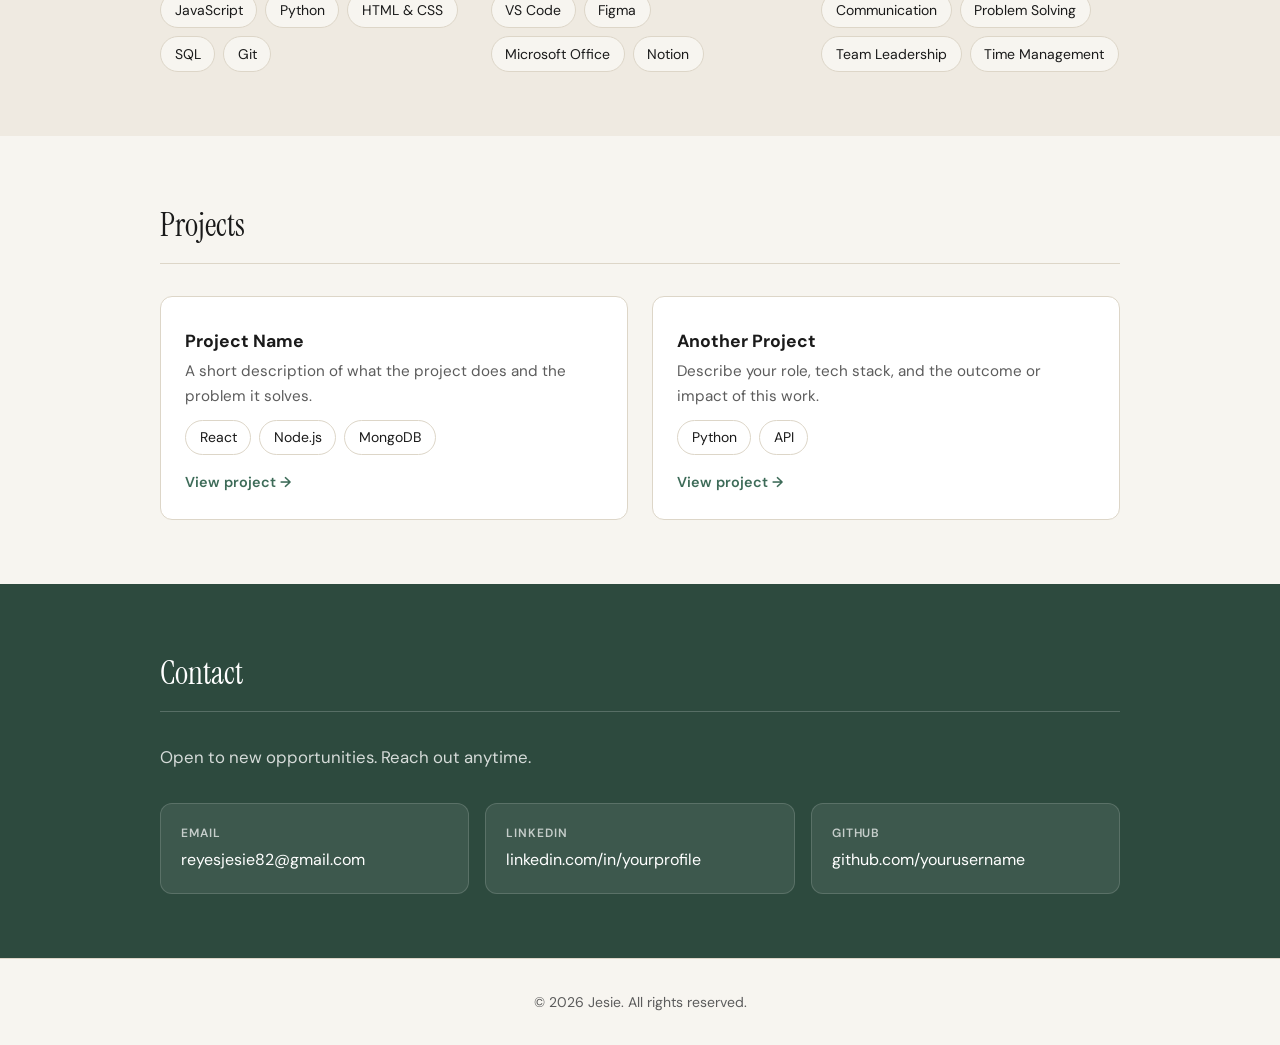
==== commit 62a991a4: "Update about section with detailed professional summary and remove experience section" ====
--- a/index.html
+++ b/index.html
@@ -21,7 +21,6 @@
       </button>
       <ul class="nav-links">
         <li><a href="#about">About</a></li>
-        <li><a href="#experience">Experience</a></li>
         <li><a href="#education">Education</a></li>
         <li><a href="#skills">Skills</a></li>
         <li><a href="#projects">Projects</a></li>
@@ -70,56 +69,15 @@
       <div class="section-inner">
         <h2 class="section-title">About</h2>
         <p class="about-text">
-          Write a short professional summary here — 2–4 sentences about your background,
-          strengths, and what you're looking for. Highlight your years of experience,
-          key domains, and what makes you a strong candidate.
+          I am a fourth-year Bachelor of Science in Information Technology (BSIT) student with a strong foundation in web development,
+          software development, and IoT technologies. I enjoy building responsive websites and developing practical solutions that address
+          real-world challenges, with experience using HTML, CSS, JavaScript, PHP, MySQL, Firebase, Arduino, and ESP32. Through academic
+          projects, including an AI-powered IoT capstone system, I have strengthened my problem-solving, teamwork, and technical skills.
+          I am seeking an opportunity to begin my career as a software or web developer, where I can continue learning, contribute to 
+          meaningful projects, and grow as a technology professional.
         </p>
       </div>
     </section>
-
-    <section id="experience" class="section section-alt">
-      <div class="section-inner">
-        <h2 class="section-title">Experience</h2>
-        <div class="timeline">
-          <article class="timeline-item">
-            <div class="timeline-meta">
-              <time datetime="2023">2023 — Present</time>
-              <span class="timeline-location">Company Name · City</span>
-            </div>
-            <h3>Job Title</h3>
-            <ul>
-              <li>Describe a key achievement or responsibility with measurable impact.</li>
-              <li>Highlight another accomplishment using action verbs and numbers where possible.</li>
-              <li>Mention tools, technologies, or skills you used in this role.</li>
-            </ul>
-          </article>
-
-          <article class="timeline-item">
-            <div class="timeline-meta">
-              <time datetime="2021">2021 — 2023</time>
-              <span class="timeline-location">Previous Company · City</span>
-            </div>
-            <h3>Previous Job Title</h3>
-            <ul>
-              <li>Describe what you built, improved, or led in this position.</li>
-              <li>Include results — e.g. increased efficiency, reduced costs, grew users.</li>
-            </ul>
-          </article>
-
-          <article class="timeline-item">
-            <div class="timeline-meta">
-              <time datetime="2019">2019 — 2021</time>
-              <span class="timeline-location">Earlier Company · City</span>
-            </div>
-            <h3>Earlier Job Title</h3>
-            <ul>
-              <li>Add your earliest relevant role and what you learned or delivered.</li>
-            </ul>
-          </article>
-        </div>
-      </div>
-    </section>
-
     <section id="education" class="section">
       <div class="section-inner">
         <h2 class="section-title">Education</h2>
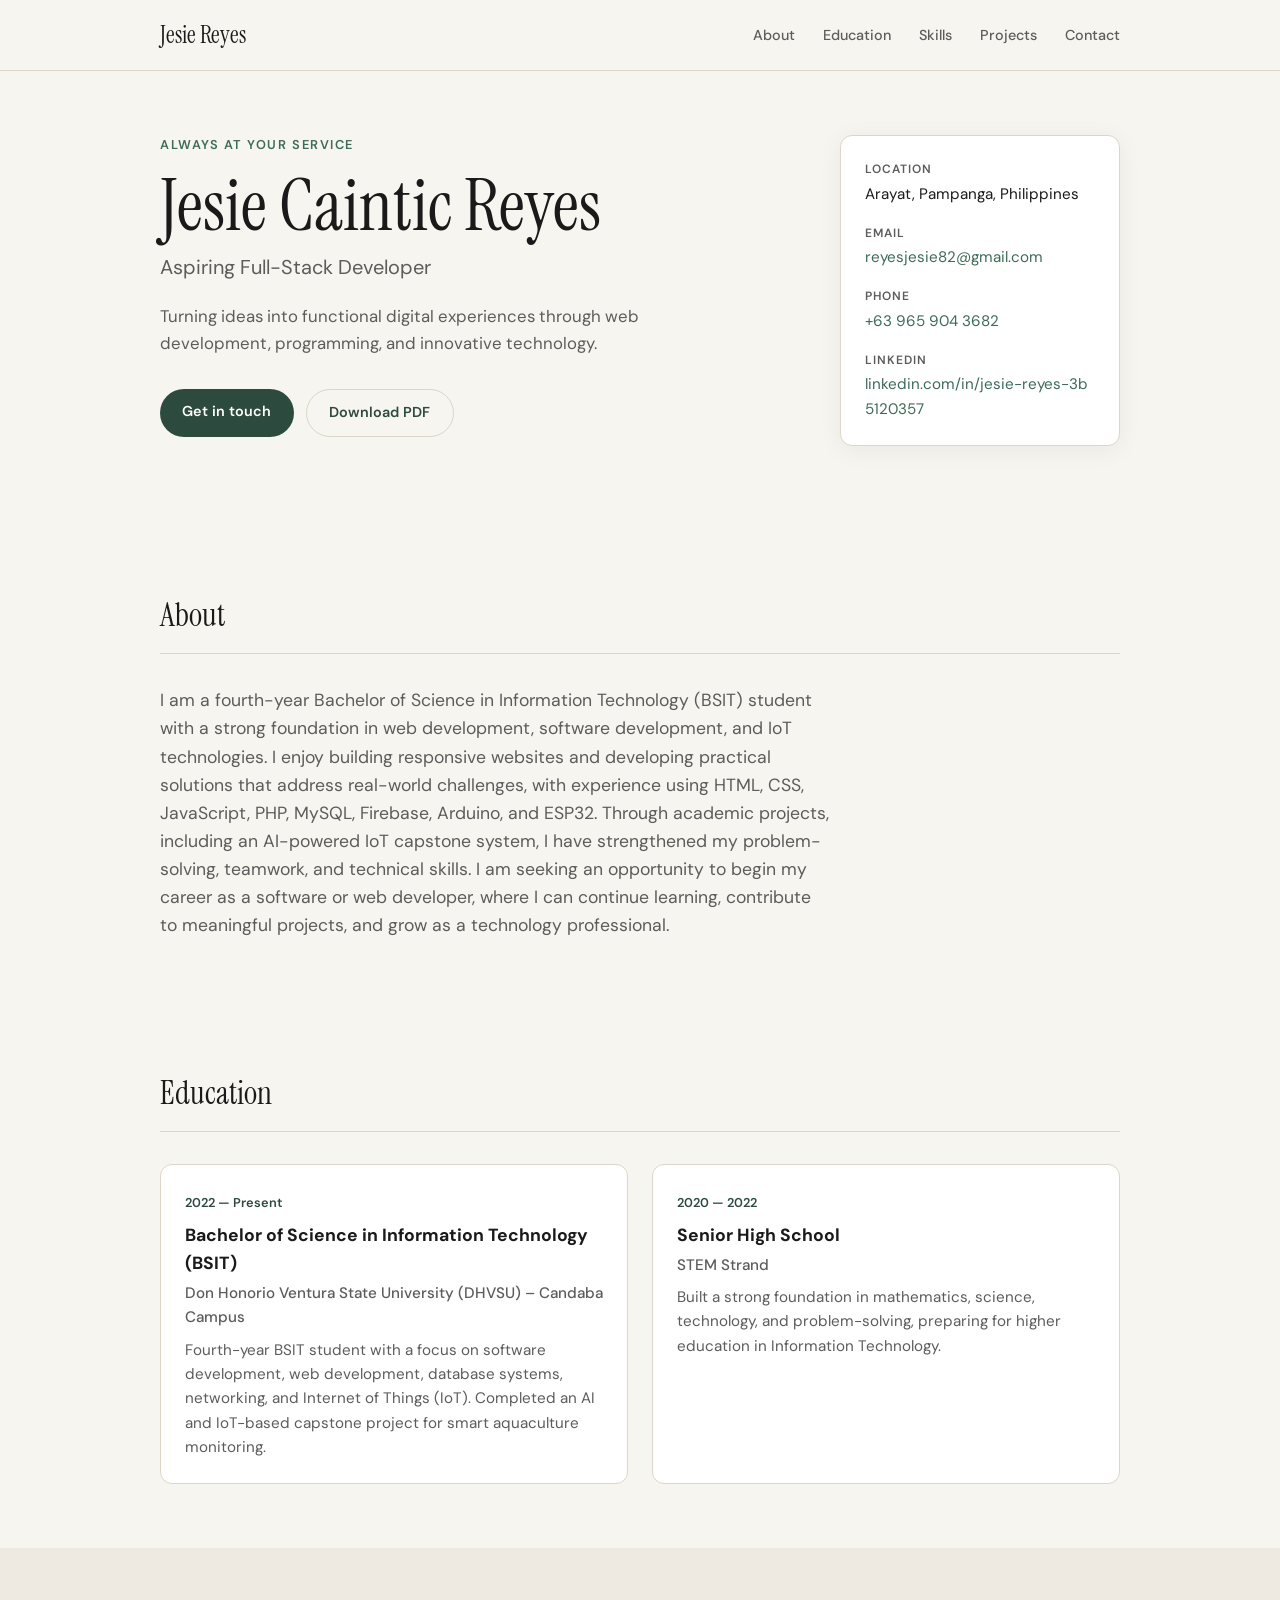
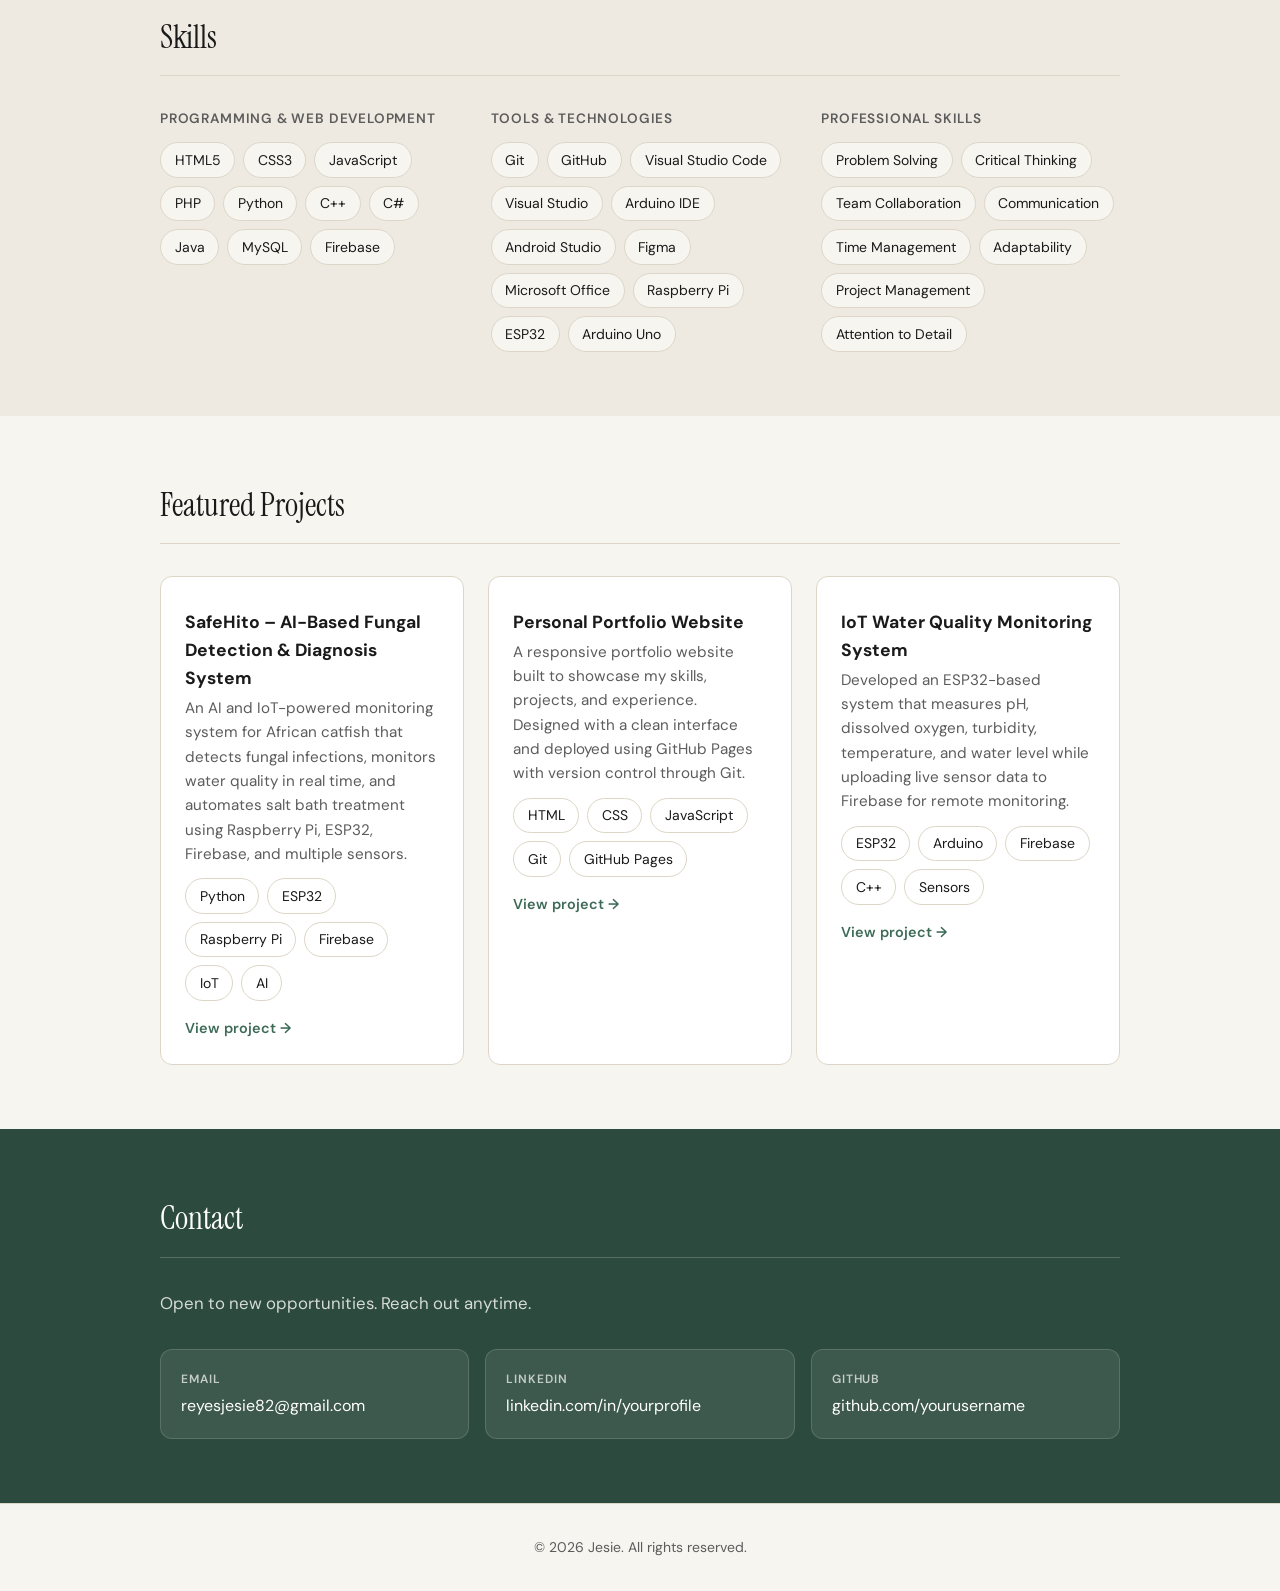
==== commit e4728e1d: "Update education and skills sections with current information and detailed descriptions" ====
--- a/index.html
+++ b/index.html
@@ -78,88 +78,161 @@
         </p>
       </div>
     </section>
-    <section id="education" class="section">
-      <div class="section-inner">
-        <h2 class="section-title">Education</h2>
-        <div class="cards">
-          <article class="card">
-            <time datetime="2015">2015 — 2019</time>
-            <h3>Degree Name</h3>
-            <p class="card-sub">University Name</p>
-            <p>Relevant coursework, honors, or activities (optional).</p>
-          </article>
-          <article class="card">
-            <time datetime="2020">2020</time>
-            <h3>Certification or Course</h3>
-            <p class="card-sub">Issuing Organization</p>
-            <p>Brief description of what you learned or achieved.</p>
-          </article>
-        </div>
-      </div>
-    </section>
-
-    <section id="skills" class="section section-alt">
-      <div class="section-inner">
-        <h2 class="section-title">Skills</h2>
-        <div class="skills-grid">
-          <div class="skill-group">
-            <h3>Technical</h3>
-            <ul class="tag-list">
-              <li>JavaScript</li>
-              <li>Python</li>
-              <li>HTML &amp; CSS</li>
-              <li>SQL</li>
-              <li>Git</li>
-            </ul>
-          </div>
-          <div class="skill-group">
-            <h3>Tools</h3>
-            <ul class="tag-list">
-              <li>VS Code</li>
-              <li>Figma</li>
-              <li>Microsoft Office</li>
-              <li>Notion</li>
-            </ul>
-          </div>
-          <div class="skill-group">
-            <h3>Soft Skills</h3>
-            <ul class="tag-list">
-              <li>Communication</li>
-              <li>Problem Solving</li>
-              <li>Team Leadership</li>
-              <li>Time Management</li>
-            </ul>
-          </div>
-        </div>
-      </div>
-    </section>
+  <section id="education" class="section">
+  <div class="section-inner">
+    <h2 class="section-title">Education</h2>
+
+    <div class="cards">
+
+      <article class="card">
+        <time datetime="2022">2022 — Present</time>
+        <h3>Bachelor of Science in Information Technology (BSIT)</h3>
+        <p class="card-sub">Don Honorio Ventura State University (DHVSU) – Candaba Campus</p>
+        <p>
+          Fourth-year BSIT student with a focus on software development, web development,
+          database systems, networking, and Internet of Things (IoT). Completed an AI and
+          IoT-based capstone project for smart aquaculture monitoring.
+        </p>
+      </article>
+
+      <article class="card">
+        <time datetime="2020">2020 — 2022</time>
+        <h3>Senior High School</h3>
+        <p class="card-sub">STEM Strand</p>
+        <p>
+          Built a strong foundation in mathematics, science, technology, and problem-solving,
+          preparing for higher education in Information Technology.
+        </p>
+      </article>
+
+    </div>
+  </div>
+</section>
+
+   <section id="skills" class="section section-alt">
+  <div class="section-inner">
+    <h2 class="section-title">Skills</h2>
+
+    <div class="skills-grid">
+
+      <div class="skill-group">
+        <h3>Programming & Web Development</h3>
+        <ul class="tag-list">
+          <li>HTML5</li>
+          <li>CSS3</li>
+          <li>JavaScript</li>
+          <li>PHP</li>
+          <li>Python</li>
+          <li>C++</li>
+          <li>C#</li>
+          <li>Java</li>
+          <li>MySQL</li>
+          <li>Firebase</li>
+        </ul>
+      </div>
+
+      <div class="skill-group">
+        <h3>Tools & Technologies</h3>
+        <ul class="tag-list">
+          <li>Git</li>
+          <li>GitHub</li>
+          <li>Visual Studio Code</li>
+          <li>Visual Studio</li>
+          <li>Arduino IDE</li>
+          <li>Android Studio</li>
+          <li>Figma</li>
+          <li>Microsoft Office</li>
+          <li>Raspberry Pi</li>
+          <li>ESP32</li>
+          <li>Arduino Uno</li>
+        </ul>
+      </div>
+
+      <div class="skill-group">
+        <h3>Professional Skills</h3>
+        <ul class="tag-list">
+          <li>Problem Solving</li>
+          <li>Critical Thinking</li>
+          <li>Team Collaboration</li>
+          <li>Communication</li>
+          <li>Time Management</li>
+          <li>Adaptability</li>
+          <li>Project Management</li>
+          <li>Attention to Detail</li>
+        </ul>
+      </div>
+
+    </div>
+  </div>
+</section>
 
     <section id="projects" class="section">
-      <div class="section-inner">
-        <h2 class="section-title">Projects</h2>
-        <div class="cards cards-projects">
-          <article class="card card-project">
-            <h3>Project Name</h3>
-            <p>A short description of what the project does and the problem it solves.</p>
-            <ul class="tag-list tag-list-inline">
-              <li>React</li>
-              <li>Node.js</li>
-              <li>MongoDB</li>
-            </ul>
-            <a class="card-link" href="#" target="_blank" rel="noopener">View project →</a>
-          </article>
-          <article class="card card-project">
-            <h3>Another Project</h3>
-            <p>Describe your role, tech stack, and the outcome or impact of this work.</p>
-            <ul class="tag-list tag-list-inline">
-              <li>Python</li>
-              <li>API</li>
-            </ul>
-            <a class="card-link" href="#" target="_blank" rel="noopener">View project →</a>
-          </article>
-        </div>
-      </div>
-    </section>
+  <div class="section-inner">
+    <h2 class="section-title">Featured Projects</h2>
+
+    <div class="cards cards-projects">
+
+      <article class="card card-project">
+        <h3>SafeHito – AI-Based Fungal Detection & Diagnosis System</h3>
+        <p>
+          An AI and IoT-powered monitoring system for African catfish that detects fungal infections,
+          monitors water quality in real time, and automates salt bath treatment using Raspberry Pi,
+          ESP32, Firebase, and multiple sensors.
+        </p>
+
+        <ul class="tag-list tag-list-inline">
+          <li>Python</li>
+          <li>ESP32</li>
+          <li>Raspberry Pi</li>
+          <li>Firebase</li>
+          <li>IoT</li>
+          <li>AI</li>
+        </ul>
+
+        <a class="card-link" href="#" target="_blank" rel="noopener">View project →</a>
+      </article>
+
+      <article class="card card-project">
+        <h3>Personal Portfolio Website</h3>
+        <p>
+          A responsive portfolio website built to showcase my skills, projects, and experience.
+          Designed with a clean interface and deployed using GitHub Pages with version control through Git.
+        </p>
+
+        <ul class="tag-list tag-list-inline">
+          <li>HTML</li>
+          <li>CSS</li>
+          <li>JavaScript</li>
+          <li>Git</li>
+          <li>GitHub Pages</li>
+        </ul>
+
+        <a class="card-link" href="https://yourusername.github.io/" target="_blank" rel="noopener">
+          View project →
+        </a>
+      </article>
+
+      <article class="card card-project">
+        <h3>IoT Water Quality Monitoring System</h3>
+        <p>
+          Developed an ESP32-based system that measures pH, dissolved oxygen, turbidity,
+          temperature, and water level while uploading live sensor data to Firebase for remote monitoring.
+        </p>
+
+        <ul class="tag-list tag-list-inline">
+          <li>ESP32</li>
+          <li>Arduino</li>
+          <li>Firebase</li>
+          <li>C++</li>
+          <li>Sensors</li>
+        </ul>
+
+        <a class="card-link" href="#" target="_blank" rel="noopener">View project →</a>
+      </article>
+
+    </div>
+  </div>
+</section>
 
     <section id="contact" class="section section-contact">
       <div class="section-inner">
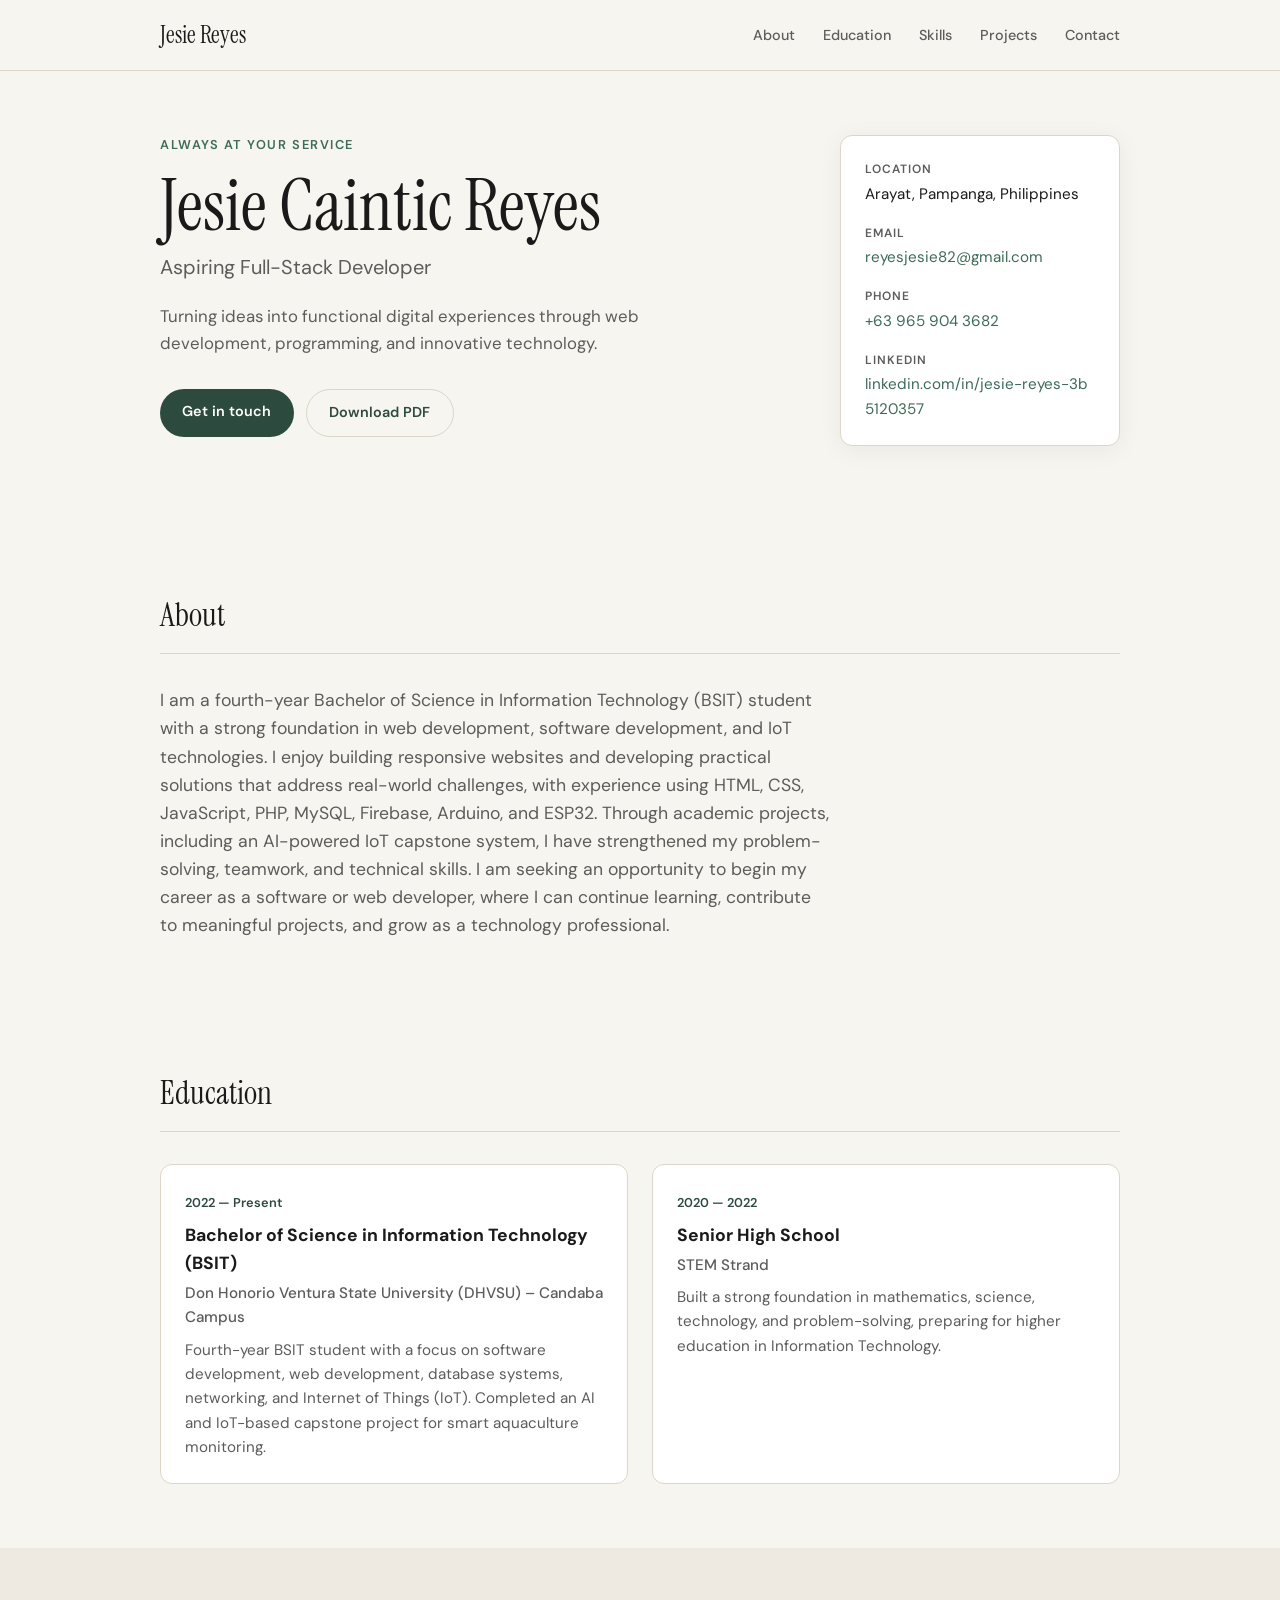
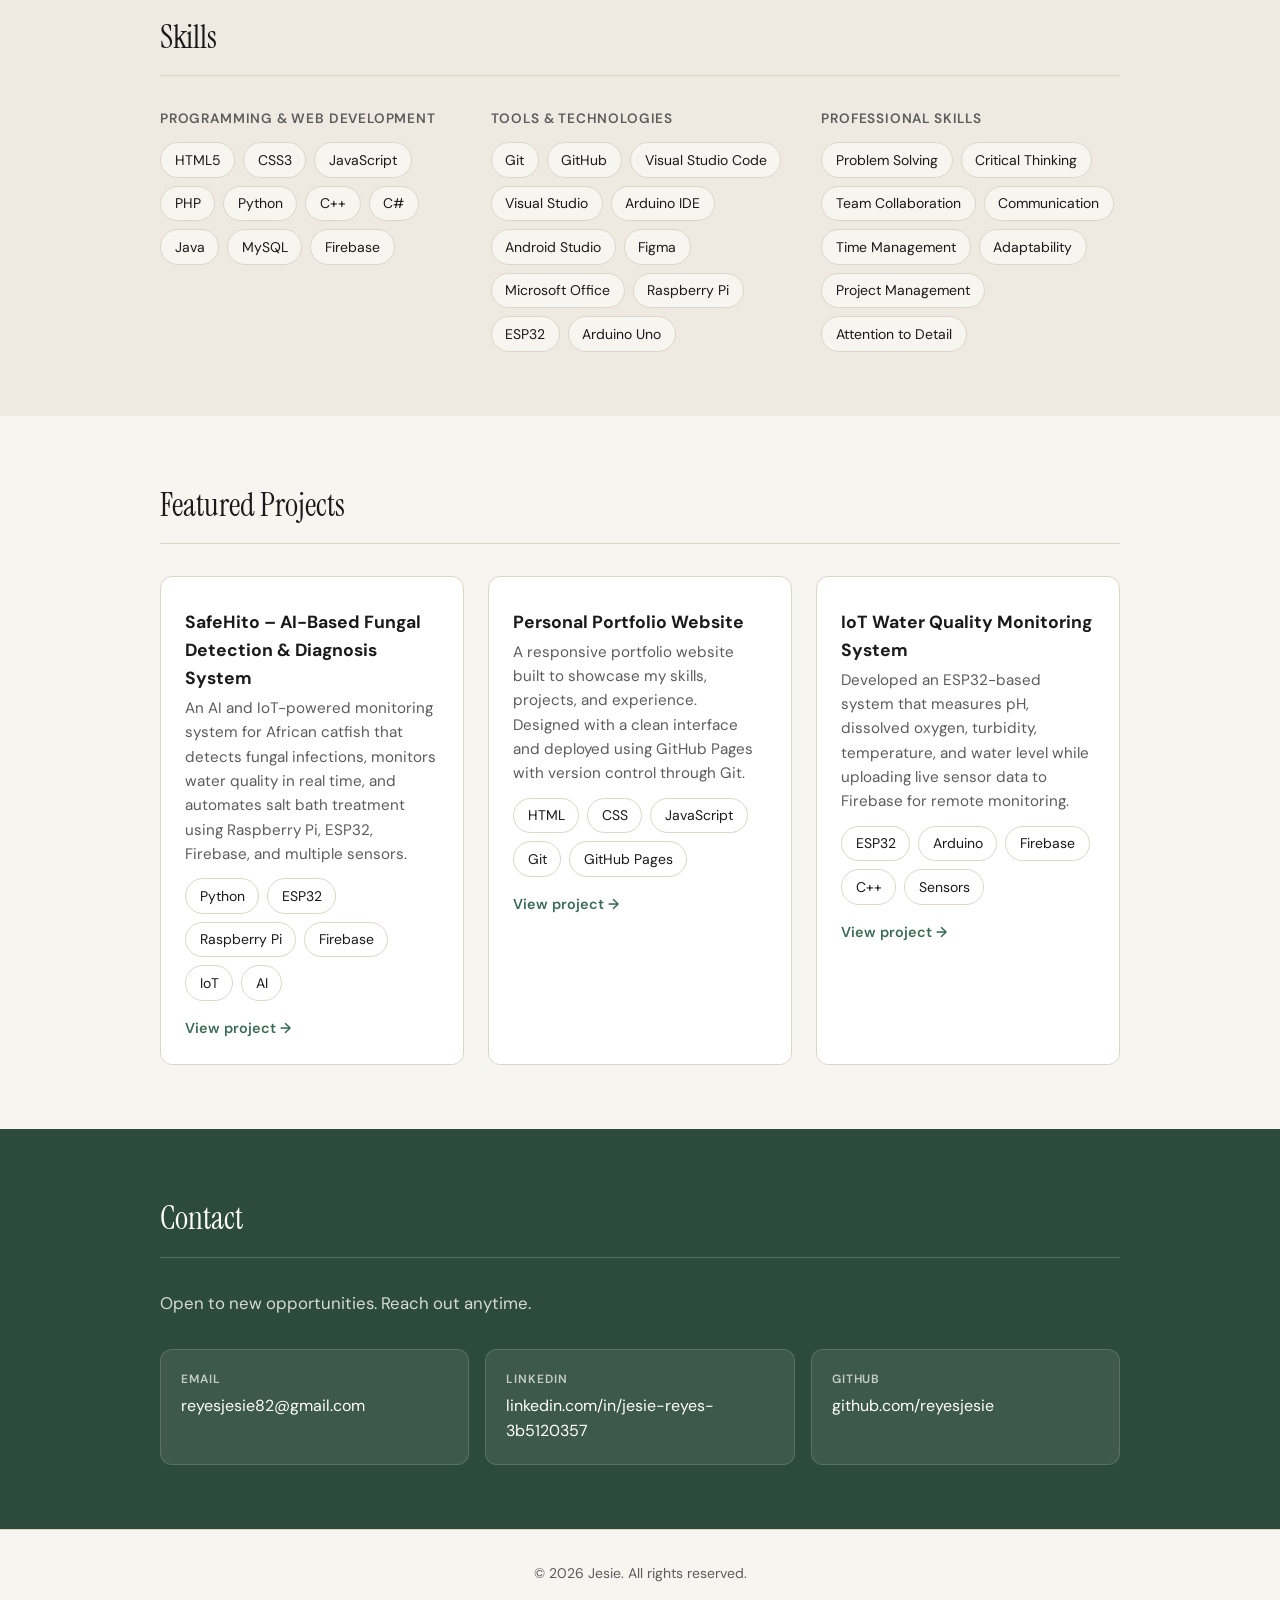
==== commit a3a2575f: "Update contact section with correct LinkedIn and GitHub links" ====
--- a/index.html
+++ b/index.html
@@ -243,13 +243,13 @@
             <span class="contact-label">Email</span>
             <span>reyesjesie82@gmail.com</span>
           </a>
-          <a class="contact-item" href="https://linkedin.com/in/yourprofile" target="_blank" rel="noopener">
+          <a class="contact-item" href="https://www.linkedin.com/in/jesie-reyes-3b5120357/?lipi=urn%3Ali%3Apage%3Ad_flagship3_profile_view_base_contact_details%3B%2BboL7yi6Qs66n7wEvOivRg%3D%3D" target="_blank" rel="noopener">
             <span class="contact-label">LinkedIn</span>
-            <span>linkedin.com/in/yourprofile</span>
+            <span>linkedin.com/in/jesie-reyes-3b5120357</span>
           </a>
-          <a class="contact-item" href="https://github.com/yourusername" target="_blank" rel="noopener">
+          <a class="contact-item" href="https://github.com/reyesjesie" target="_blank" rel="noopener">
             <span class="contact-label">GitHub</span>
-            <span>github.com/yourusername</span>
+            <span>github.com/reyesjesie</span>
           </a>
         </div>
       </div>
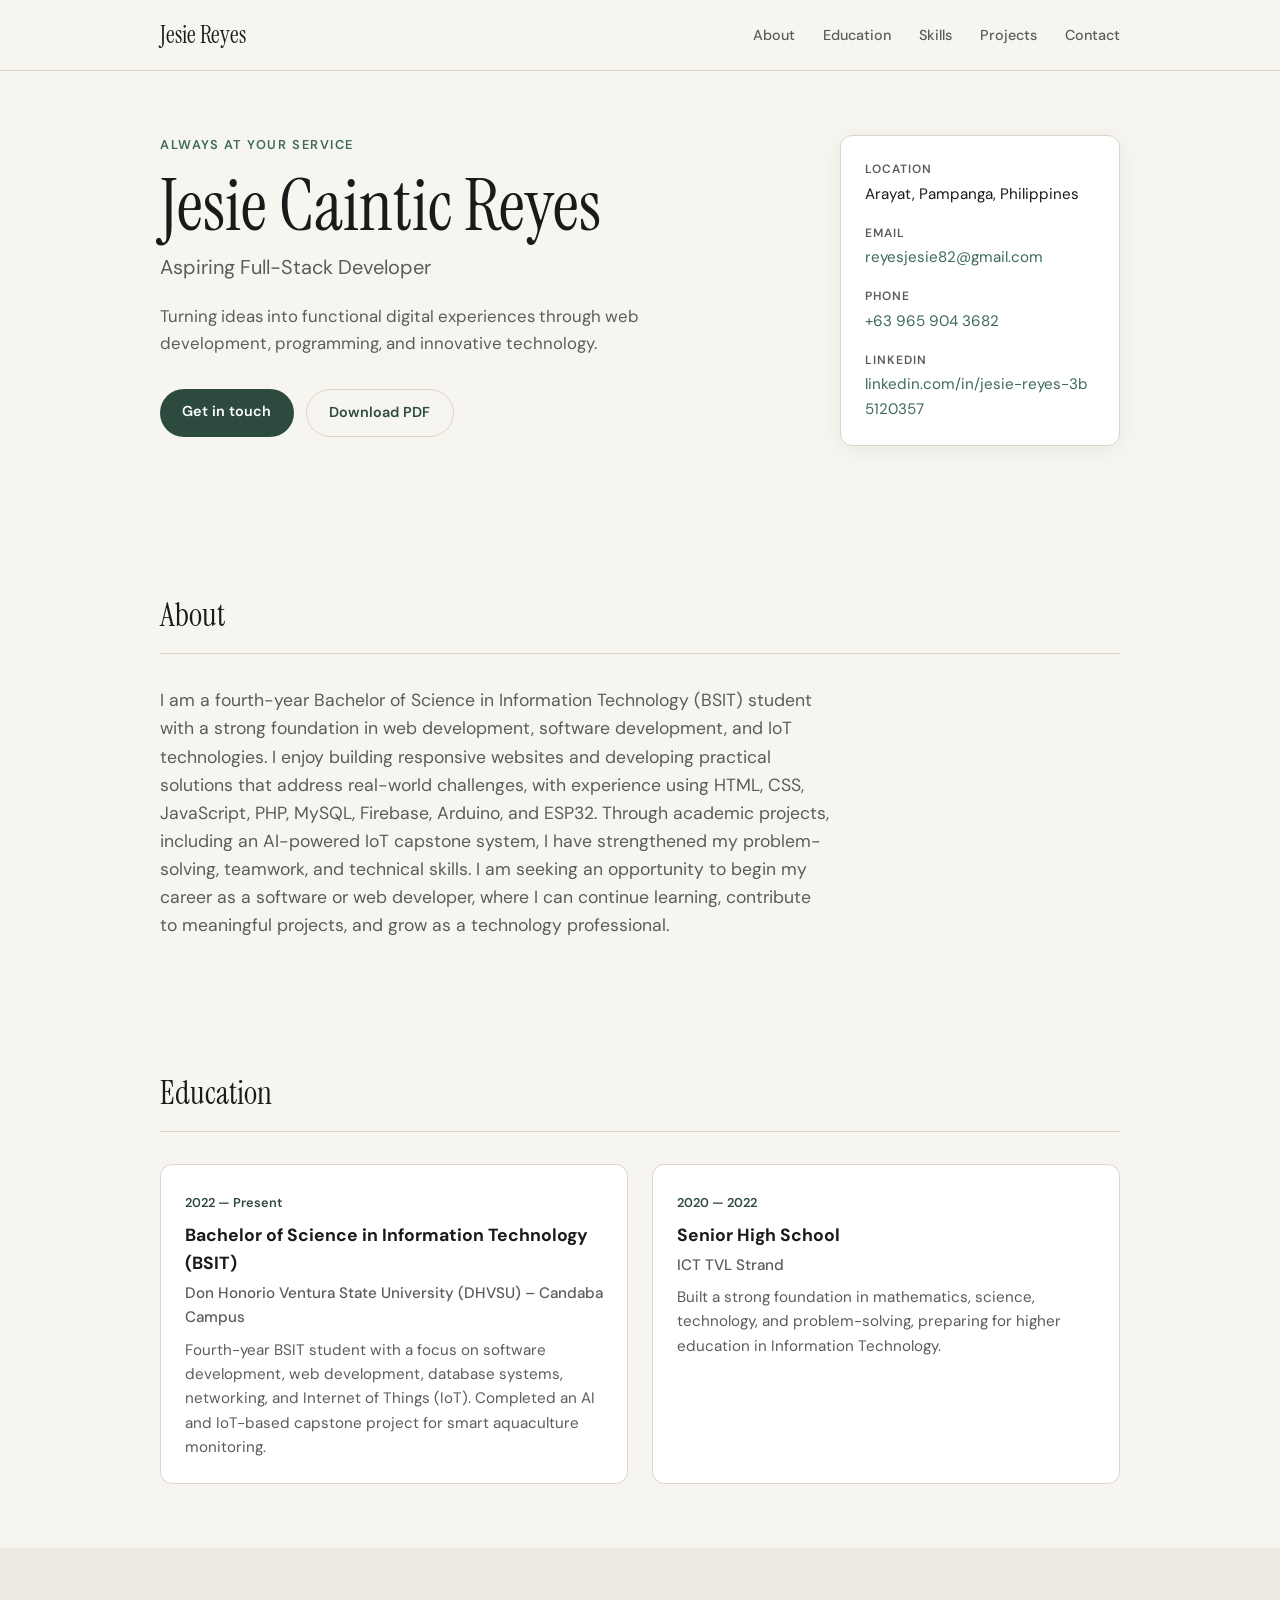
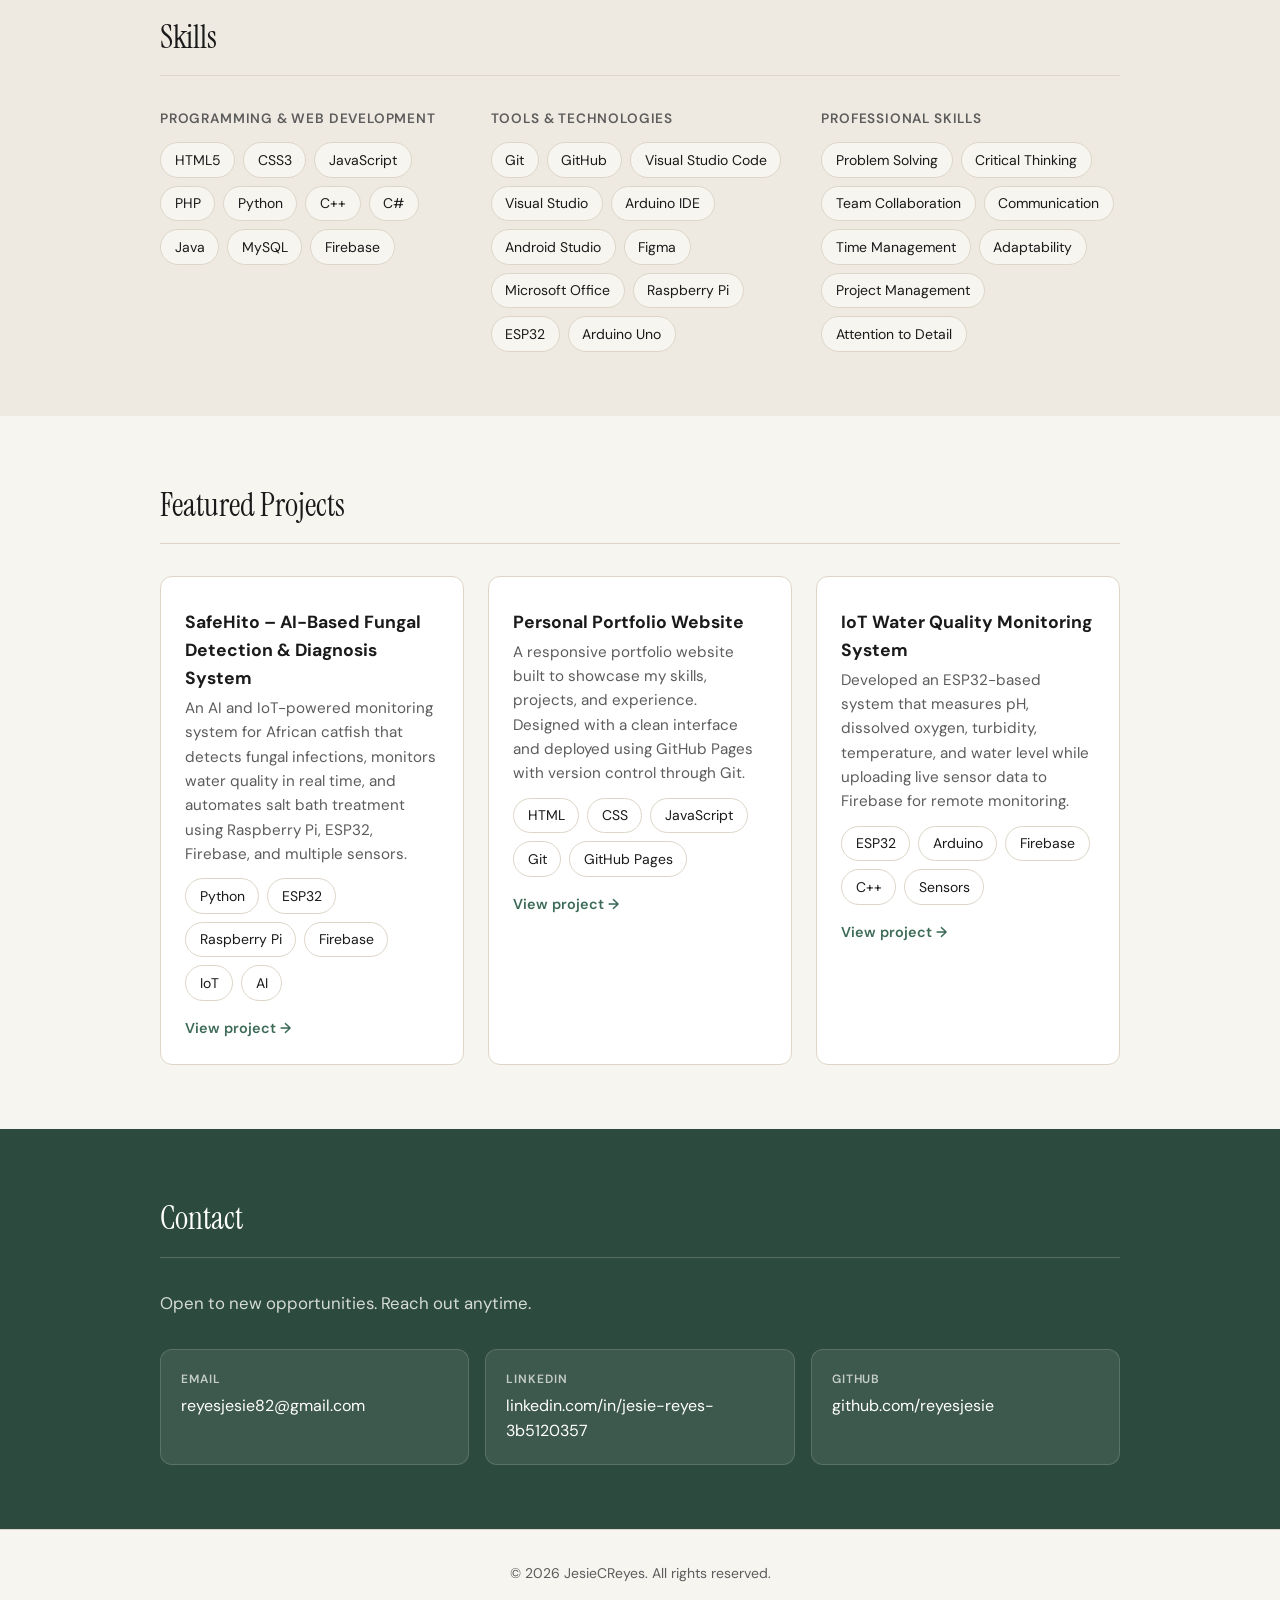
==== commit 222d1659: "Update education section with correct strand and footer with full name" ====
--- a/index.html
+++ b/index.html
@@ -98,7 +98,7 @@
       <article class="card">
         <time datetime="2020">2020 — 2022</time>
         <h3>Senior High School</h3>
-        <p class="card-sub">STEM Strand</p>
+        <p class="card-sub">ICT TVL Strand</p>
         <p>
           Built a strong foundation in mathematics, science, technology, and problem-solving,
           preparing for higher education in Information Technology.
@@ -257,7 +257,7 @@
   </main>
 
   <footer class="site-footer">
-    <p>&copy; <span id="year"></span> Jesie. All rights reserved.</p>
+    <p>&copy; <span id="year"></span> JesieCReyes. All rights reserved.</p>
   </footer>
 
   <script src="script.js"></script>
